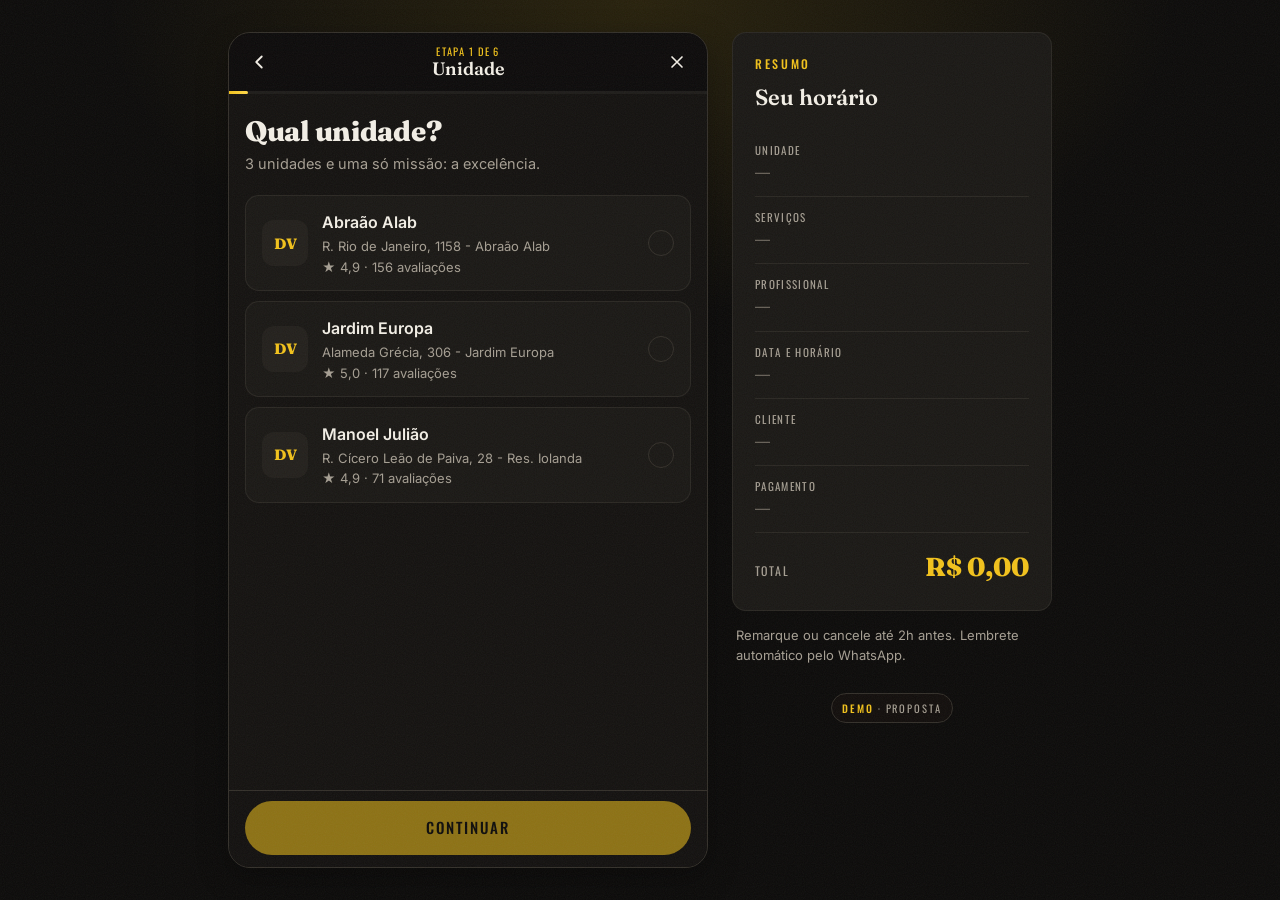
==== agendar.html @ e48e5ce6 "feat(demo): proposta, site, agendamento e painel da Don Vintage Demo estática para proposta comercia" ====
<!doctype html>
<html lang="pt-BR">
<head>
  <meta charset="utf-8">
  <meta name="robots" content="noindex, nofollow">
  <meta name="viewport" content="width=device-width, initial-scale=1, viewport-fit=cover">
  <meta name="theme-color" content="#0c0b0a">
  <title>Agendar · Don Vintage Barbearia</title>
  <link rel="stylesheet" href="assets/css/base.css?v=4">
  <link rel="stylesheet" href="assets/css/agendar.css?v=4">
</head>
<body class="grain">
  <div class="stage">
    <main class="app" id="app" aria-live="polite">
      <header class="app-head">
        <div class="app-bar">
          <button class="icon-btn" id="backBtn" aria-label="Voltar">
            <svg width="22" height="22" viewBox="0 0 24 24" fill="none" stroke="currentColor" stroke-width="2" stroke-linecap="round" stroke-linejoin="round" aria-hidden="true"><path d="M15 18l-6-6 6-6"/></svg>
          </button>
          <div class="app-title">
            <span class="label" id="stepCount"></span>
            <b id="stepTitle">Agendar</b>
          </div>
          <a class="icon-btn" href="site.html" aria-label="Fechar e voltar ao site">
            <svg width="20" height="20" viewBox="0 0 24 24" fill="none" stroke="currentColor" stroke-width="2" stroke-linecap="round" aria-hidden="true"><path d="M6 6l12 12M18 6L6 18"/></svg>
          </a>
        </div>
        <div class="progress" aria-hidden="true"><i id="progressBar"></i></div>
      </header>

      <section class="app-body" id="body"></section>

      <footer class="app-foot" id="foot">
        <div class="foot-sum" id="footSum"></div>
        <button class="btn btn-primary btn-block" id="nextBtn">Continuar</button>
      </footer>

      <div class="overlay" id="overlay" hidden>
        <div class="spinner" aria-hidden="true"></div>
        <p id="overlayText">Confirmando…</p>
      </div>
    </main>

    <aside class="side" id="side" aria-label="Resumo do agendamento"></aside>
  </div>

  <div class="toast" id="toast" role="status"></div>

  <script src="assets/js/data.js?v=4"></script>
  <script src="assets/js/agendar.js?v=4"></script>
</body>
</html>
---- assets/css/base.css ----
/* Don Vintage — base visual compartilhada (site, agendamento, painel, proposta).
   Paleta da marca (Instagram/Canva da Don Vintage): preto + amarelo-ouro + branco,
   com vinho/azul só na faixa do poste de barbeiro.
   Mobile first: estilos base valem para ~360px; breakpoints só adicionam. */

@import url('https://fonts.googleapis.com/css2?family=Fraunces:ital,opsz,wght@0,9..144,400;0,9..144,600;0,9..144,800;1,9..144,400&family=Oswald:wght@400;500;600&family=Inter:wght@400;500;600;700&display=swap');

:root {
  --bg: #0c0b0a;
  --bg-2: #141210;
  --surface: #1a1815;
  --surface-2: #23201c;
  --line: #34302a;
  --line-soft: rgba(233, 220, 196, .08);
  --text: #f3efe6;
  --muted: #a69f93;
  --faint: #6b655c;
  --brass: #f2c21b;
  --brass-2: #ffd84a;
  --brass-ink: #0c0b0a;
  --wine: #9b2c2c;
  --wine-2: #c0453f;
  --ok: #6fae7d;
  --warn: #d9a441;
  --bad: #d0584f;
  --info: #6f9fc9;

  --f-display: 'Fraunces', Georgia, serif;
  --f-label: 'Oswald', 'Arial Narrow', sans-serif;
  --f-body: 'Inter', system-ui, -apple-system, sans-serif;

  --r-sm: 8px;
  --r: 14px;
  --r-lg: 22px;
  --shadow: 0 10px 30px rgba(0, 0, 0, .35);
  --gutter: 16px;
  --max: 1160px;
  --safe-bottom: env(safe-area-inset-bottom, 0px);
}

*, *::before, *::after { box-sizing: border-box; }
html { -webkit-text-size-adjust: 100%; scroll-behavior: smooth; }
body {
  margin: 0;
  background: var(--bg);
  color: var(--text);
  font: 400 15px/1.55 var(--f-body);
  -webkit-font-smoothing: antialiased;
  overflow-x: hidden;
}
img { max-width: 100%; display: block; }
a { color: inherit; }
button, input, select, textarea { font: inherit; color: inherit; }
button { cursor: pointer; }
:focus-visible { outline: 2px solid var(--brass); outline-offset: 2px; }

/* Grão de papel antigo sobre tudo — sutil o bastante para não atrapalhar leitura. */
.grain::before {
  content: '';
  position: fixed; inset: 0;
  pointer-events: none; z-index: 999;
  opacity: .06;
  background-image: url("data:image/svg+xml,%3Csvg xmlns='http://www.w3.org/2000/svg' width='160' height='160'%3E%3Cfilter id='n'%3E%3CfeTurbulence type='fractalNoise' baseFrequency='.9' numOctaves='3' stitchTiles='stitch'/%3E%3C/filter%3E%3Crect width='100%25' height='100%25' filter='url(%23n)'/%3E%3C/svg%3E");
}

.wrap { width: 100%; max-width: var(--max); margin: 0 auto; padding: 0 var(--gutter); }

/* Tipografia */
.display { font-family: var(--f-display); font-weight: 800; letter-spacing: -.01em; line-height: 1.05; }
.eyebrow {
  font-family: var(--f-label); font-weight: 500;
  text-transform: uppercase; letter-spacing: .22em; font-size: 12px;
  color: var(--brass);
}
.label { font-family: var(--f-label); text-transform: uppercase; letter-spacing: .12em; font-size: 12px; color: var(--muted); }
.muted { color: var(--muted); }
.brass { color: var(--brass); }
h1, h2, h3 { margin: 0; }
p { margin: 0; }

/* Ornamento de divisória */
.ornament { display: flex; align-items: center; gap: 12px; color: var(--brass); }
.ornament::before, .ornament::after { content: ''; flex: 1; height: 1px; background: linear-gradient(90deg, transparent, var(--brass) 50%, transparent); opacity: .5; }

/* Botões */
.btn {
  display: inline-flex; align-items: center; justify-content: center; gap: 8px;
  min-height: 48px; padding: 0 22px;
  border-radius: 999px; border: 1px solid transparent;
  font-family: var(--f-label); font-weight: 500; letter-spacing: .14em; text-transform: uppercase; font-size: 14px;
  text-decoration: none; transition: transform .15s, background .15s, border-color .15s, opacity .15s;
  -webkit-tap-highlight-color: transparent;
}
.btn:active { transform: scale(.97); }
.btn-primary { background: var(--brass); color: var(--brass-ink); }
.btn-primary:hover { background: var(--brass-2); }
.btn-ghost { background: transparent; border-color: var(--line); color: var(--text); }
.btn-ghost:hover { border-color: var(--brass); }
.btn-wine { background: var(--wine); color: #fff; }
.btn-block { width: 100%; }
.btn[disabled] { opacity: .4; pointer-events: none; }

/* Cartões e chips */
.card { background: var(--surface); border: 1px solid var(--line-soft); border-radius: var(--r); }
.chip {
  display: inline-flex; align-items: center; gap: 6px;
  padding: 4px 10px; border-radius: 999px; font-size: 12px; font-weight: 500;
  background: var(--surface-2); color: var(--muted); border: 1px solid var(--line-soft);
}
.chip.ok { color: var(--ok); background: rgba(111, 174, 125, .12); }
.chip.warn { color: var(--warn); background: rgba(217, 164, 65, .12); }
.chip.bad { color: var(--bad); background: rgba(208, 88, 79, .12); }
.chip.info { color: var(--info); background: rgba(111, 159, 201, .12); }
.chip.brass { color: var(--brass); background: rgba(242, 194, 27, .12); }

/* Avatar com iniciais (sem depender de fotos externas) */
.avatar {
  --s: 44px;
  width: var(--s); height: var(--s); flex: none;
  border-radius: 50%;
  display: grid; place-items: center;
  font-family: var(--f-display); font-weight: 600; font-size: calc(var(--s) * .38);
  color: var(--brass-ink);
  background: linear-gradient(135deg, var(--brass-2), var(--brass));
  overflow: hidden;
}
.avatar img { width: 100%; height: 100%; object-fit: cover; }

/* Logo tipográfico */
.logo { display: inline-flex; align-items: center; gap: 10px; text-decoration: none; }
/* O selo usa o bigode do logo oficial (recortado de assets/img/logo-original.jpg).
   O texto "DV" continua no HTML para leitores de tela e some só visualmente. */
.logo-mark {
  width: 40px; height: 40px; border-radius: 50%; flex: none;
  border: 1.5px solid var(--brass);
  background: #000 url('../img/bigode.png') center / 74% auto no-repeat;
  color: transparent; font-size: 0; overflow: hidden;
}
.logo-text { display: flex; flex-direction: column; line-height: 1; }
/* Logo oficial usa caixa-alta condensada; Oswald é o mais próximo no Google Fonts. */
.logo-text b { font-family: var(--f-label); font-weight: 600; font-size: 19px; letter-spacing: .08em; text-transform: uppercase; }
.logo-full { display: block; width: min(280px, 72vw); height: auto; }
.logo-text small { font-family: var(--f-label); font-size: 9.5px; letter-spacing: .32em; color: var(--brass); text-transform: uppercase; margin-top: 3px; }

/* Faixa do poste de barbeiro */
.pole { height: 6px; background: repeating-linear-gradient(-45deg, var(--wine) 0 10px, var(--text) 10px 20px, #2b4a73 20px 30px, var(--text) 30px 40px); opacity: .85; }

/* Formulários */
.field { display: flex; flex-direction: column; gap: 6px; }
.input {
  min-height: 50px; padding: 0 14px;
  background: var(--bg-2); border: 1px solid var(--line); border-radius: var(--r-sm);
  font-size: 16px; /* 16px evita zoom automático no iOS */
}
.input:focus { border-color: var(--brass); outline: none; }

/* Selo "demonstração" — deixa claro que é protótipo de proposta */
.demo-badge {
  position: fixed; left: 12px; bottom: calc(12px + var(--safe-bottom)); z-index: 60;
  font-family: var(--f-label); font-size: 10.5px; letter-spacing: .18em; text-transform: uppercase;
  padding: 6px 10px; border-radius: 999px;
  background: rgba(20, 16, 13, .85); border: 1px solid var(--line); color: var(--muted);
  text-decoration: none; backdrop-filter: blur(6px);
}
.demo-badge b { color: var(--brass); font-weight: 500; }

.sr-only { position: absolute; width: 1px; height: 1px; overflow: hidden; clip: rect(0 0 0 0); white-space: nowrap; }

@media (prefers-reduced-motion: reduce) {
  *, *::before, *::after { animation-duration: .001ms !important; transition-duration: .001ms !important; scroll-behavior: auto !important; }
}
---- assets/css/agendar.css ----
/* Fluxo de agendamento estilo app nativo. Mobile first (375px, uso com polegar).
   Cores só via tokens de base.css; translúcidos derivados com color-mix. */

:root {
  --glass: color-mix(in srgb, var(--bg) 80%, transparent);
  --glass-strong: color-mix(in srgb, var(--bg-2) 94%, transparent);
  --brass-soft: color-mix(in srgb, var(--brass) 12%, transparent);
  --brass-line: color-mix(in srgb, var(--brass) 45%, transparent);
  --ok-soft: color-mix(in srgb, var(--ok) 14%, transparent);
  --bad-soft: color-mix(in srgb, var(--bad) 14%, transparent);
  --safe-top: env(safe-area-inset-top, 0px);
  --ease: cubic-bezier(.2, .8, .2, 1);
}

html, body { height: 100%; }
body { overscroll-behavior: none; }

/* ---------- Casca ---------- */
.stage { min-height: 100dvh; }
.app {
  position: fixed; inset: 0; display: flex; flex-direction: column;
  height: 100dvh; background: var(--bg); overflow: hidden;
}
.side { display: none; }

@media (min-width: 960px) {
  body { background: radial-gradient(ellipse 60% 50% at 50% 0%, var(--brass-soft), transparent 70%), var(--bg); }
  .stage { display: grid; grid-template-columns: 480px 320px; gap: 24px; justify-content: center; align-items: start; padding: 32px; }
  .app {
    position: relative; inset: auto; height: min(860px, calc(100dvh - 64px));
    border: 1px solid var(--line); border-radius: var(--r-lg); box-shadow: var(--shadow); background: var(--bg-2);
  }
  .side { display: block; position: sticky; top: 32px; }
}

/* Cabeçalho */
.app-head { flex: none; padding-top: var(--safe-top); background: var(--glass); backdrop-filter: blur(10px); -webkit-backdrop-filter: blur(10px); z-index: 2; }
.app-bar { display: flex; align-items: center; gap: 4px; height: 58px; padding: 0 6px; }
.icon-btn {
  width: 48px; height: 48px; display: grid; place-items: center; flex: none;
  border: 0; background: transparent; color: var(--text); border-radius: 50%; text-decoration: none;
  -webkit-tap-highlight-color: transparent;
}
.icon-btn:active { background: var(--surface-2); }
.app-title { flex: 1; text-align: center; display: flex; flex-direction: column; line-height: 1.2; min-width: 0; }
.app-title .label { font-size: 10.5px; color: var(--brass); }
.app-title b { font-family: var(--f-display); font-weight: 600; font-size: 18px; white-space: nowrap; overflow: hidden; text-overflow: ellipsis; }
.progress { height: 3px; background: var(--line-soft); }
.progress i { display: block; height: 100%; width: 0; background: linear-gradient(90deg, var(--brass), var(--brass-2)); transition: width .45s var(--ease); border-radius: 0 3px 3px 0; }

/* Corpo rolável */
.app-body {
  flex: 1; overflow-y: auto; overflow-x: hidden; overscroll-behavior: contain;
  -webkit-overflow-scrolling: touch; padding: 22px var(--gutter) 28px;
}
.step { animation: inFwd .34s var(--ease) both; }
.step.back { animation-name: inBack; }
@keyframes inFwd { from { opacity: 0; transform: translateX(22px); } to { opacity: 1; transform: none; } }
@keyframes inBack { from { opacity: 0; transform: translateX(-22px); } to { opacity: 1; transform: none; } }

.h-step { font-family: var(--f-display); font-weight: 800; font-size: 28px; line-height: 1.1; letter-spacing: -.01em; }
.sub { color: var(--muted); margin: 6px 0 20px; font-size: 14.5px; }
.grp-label { margin: 22px 0 10px; display: flex; align-items: center; gap: 10px; }
.grp-label::after { content: ''; flex: 1; height: 1px; background: var(--line-soft); }
.grp-label:first-of-type { margin-top: 4px; }
.banner { display: flex; align-items: center; gap: 12px; padding: 12px 14px; border-radius: var(--r); background: var(--brass-soft); border: 1px solid var(--brass-line); margin-bottom: 16px; font-size: 14px; }
.banner .avatar { --s: 36px; }
.banner button { margin-left: auto; background: none; border: 0; color: var(--brass); font-family: var(--f-label); letter-spacing: .1em; text-transform: uppercase; font-size: 12px; min-height: 44px; padding: 0 4px; }

/* Opção selecionável (linha) */
.opts { display: flex; flex-direction: column; gap: 10px; }
.opt {
  width: 100%; display: flex; align-items: center; gap: 14px; text-align: left;
  min-height: 68px; padding: 14px 16px; border-radius: var(--r);
  background: var(--surface); border: 1px solid var(--line-soft); color: var(--text);
  transition: border-color .18s, background .18s, transform .12s; -webkit-tap-highlight-color: transparent;
}
.opt:active { transform: scale(.985); }
.opt.on { border-color: var(--brass); background: linear-gradient(180deg, var(--brass-soft), var(--surface)); }
.opt[disabled] { opacity: .42; }
.opt-main { flex: 1; min-width: 0; display: flex; flex-direction: column; gap: 3px; }
.opt-main b { font-weight: 600; font-size: 16px; }
.opt-main small { color: var(--muted); font-size: 13px; line-height: 1.35; }
.opt-side { text-align: right; display: flex; flex-direction: column; align-items: flex-end; gap: 3px; flex: none; }
.opt-side b { font-family: var(--f-display); font-weight: 800; font-size: 17px; color: var(--brass); white-space: nowrap; }
.opt-side small { color: var(--muted); font-size: 12.5px; white-space: nowrap; }
.check {
  width: 26px; height: 26px; border-radius: 50%; flex: none; border: 1.5px solid var(--line);
  display: grid; place-items: center; transition: background .18s, border-color .18s;
}
.check.sq { border-radius: 8px; }
.opt.on .check { background: var(--brass); border-color: var(--brass); }
.check svg { opacity: 0; transform: scale(.5); transition: opacity .18s, transform .18s var(--ease); color: var(--brass-ink); }
.opt.on .check svg { opacity: 1; transform: none; }
.opt .avatar { --s: 52px; }
.opt .pin { width: 46px; height: 46px; border-radius: 12px; flex: none; display: grid; place-items: center; background: var(--surface-2); color: var(--brass); font-family: var(--f-display); font-weight: 800; }
.opt.on .pin { background: var(--brass); color: var(--brass-ink); }
.any-ic { width: 52px; height: 52px; border-radius: 50%; flex: none; display: grid; place-items: center; border: 1.5px dashed var(--brass-line); color: var(--brass); }
.note { color: var(--faint); font-size: 13px; margin-top: 14px; text-align: center; }

/* Datas */
.days {
  display: flex; gap: 8px; overflow-x: auto; scroll-snap-type: x proximity;
  margin: 0 calc(var(--gutter) * -1); padding: 4px var(--gutter) 8px; scrollbar-width: none;
}
.days::-webkit-scrollbar { display: none; }
.day {
  flex: none; width: 62px; min-height: 82px; scroll-snap-align: start;
  display: flex; flex-direction: column; align-items: center; justify-content: center; gap: 2px;
  background: var(--surface); border: 1px solid var(--line-soft); border-radius: var(--r); color: var(--text);
  -webkit-tap-highlight-color: transparent; transition: background .18s, border-color .18s;
}
.day span { font-family: var(--f-label); font-size: 11px; letter-spacing: .12em; text-transform: uppercase; color: var(--muted); }
.day b { font-family: var(--f-display); font-size: 24px; font-weight: 800; line-height: 1.05; }
.day em { font-style: normal; font-size: 10.5px; color: var(--faint); }
.day.on { background: var(--brass); border-color: var(--brass); color: var(--brass-ink); }
.day.on span, .day.on em { color: var(--brass-ink); }
.day[disabled] { opacity: .35; }
.day[disabled] b { text-decoration: line-through; text-decoration-thickness: 1px; }
.day-title { font-family: var(--f-display); font-size: 19px; font-weight: 600; margin: 14px 0 2px; }

.slot-group { margin-top: 18px; }
.slot-group h4 { margin: 0 0 10px; display: flex; align-items: center; justify-content: space-between; }
.slot-group h4 small { font-family: var(--f-body); text-transform: none; letter-spacing: 0; color: var(--faint); }
.slots { display: grid; grid-template-columns: repeat(4, 1fr); gap: 8px; }
.slot {
  min-height: 48px; border-radius: var(--r-sm); background: var(--surface); border: 1px solid var(--line);
  font-size: 15px; font-weight: 600; font-variant-numeric: tabular-nums; color: var(--text);
  -webkit-tap-highlight-color: transparent; transition: background .15s, border-color .15s, transform .1s;
}
.slot:active { transform: scale(.95); }
.slot.on { background: var(--brass); border-color: var(--brass); color: var(--brass-ink); }
.empty { text-align: center; padding: 28px 12px; color: var(--muted); border: 1px dashed var(--line); border-radius: var(--r); margin-top: 18px; }
.empty b { display: block; font-family: var(--f-display); font-size: 18px; color: var(--text); margin-bottom: 4px; }

/* Formulário */
.form { display: flex; flex-direction: column; gap: 16px; }
.field .label { font-size: 11.5px; }
.input { width: 100%; }
.input.bad { border-color: var(--bad); }
.err { color: var(--bad); font-size: 13px; min-height: 0; }
.toggle {
  display: flex; align-items: center; gap: 14px; min-height: 60px; padding: 12px 16px;
  background: var(--surface); border: 1px solid var(--line-soft); border-radius: var(--r); cursor: pointer;
  -webkit-tap-highlight-color: transparent;
}
.toggle input { position: absolute; opacity: 0; pointer-events: none; }
.toggle .tg-main { flex: 1; display: flex; flex-direction: column; gap: 2px; }
.toggle .tg-main small { color: var(--muted); font-size: 13px; }
.sw { width: 50px; height: 30px; border-radius: 99px; background: var(--line); position: relative; flex: none; transition: background .2s; }
.sw::after { content: ''; position: absolute; top: 3px; left: 3px; width: 24px; height: 24px; border-radius: 50%; background: var(--text); transition: transform .22s var(--ease); }
.toggle input:checked + .sw { background: var(--brass); }
.toggle input:checked + .sw::after { transform: translateX(20px); background: var(--brass-ink); }
.toggle input:focus-visible + .sw { outline: 2px solid var(--brass); outline-offset: 2px; }
.chips-sel { display: flex; flex-wrap: wrap; gap: 8px; }
.chip-btn {
  min-height: 44px; padding: 0 16px; border-radius: 999px; border: 1px solid var(--line);
  background: var(--surface); color: var(--text); font-size: 14px;
}
.chip-btn.on { border-color: var(--brass); background: var(--brass-soft); color: var(--brass); }
.cats { gap: 8px; padding-top: 2px; }
.cats .chip-btn { flex: none; white-space: nowrap; }
.privacy { color: var(--faint); font-size: 12.5px; text-align: center; }

/* Pagamento */
.total-row { display: flex; justify-content: space-between; align-items: baseline; padding: 16px; border-radius: var(--r); background: var(--surface); border: 1px solid var(--line-soft); margin-bottom: 16px; }
.total-row b { font-family: var(--f-display); font-size: 28px; font-weight: 800; color: var(--brass); }
.pay-ic { width: 46px; height: 46px; border-radius: 12px; flex: none; display: grid; place-items: center; background: var(--surface-2); color: var(--brass); }
.opt.on .pay-ic { background: var(--brass); color: var(--brass-ink); }
.pix { margin-top: 14px; padding: 18px; border-radius: var(--r); background: var(--surface); border: 1px solid var(--brass-line); display: flex; flex-direction: column; align-items: center; gap: 14px; animation: inFwd .3s var(--ease) both; }
.qr { position: relative; width: 196px; padding: 12px; background: var(--text); border-radius: 12px; }
.qr svg { display: block; width: 100%; height: auto; }
.qr-tag {
  position: absolute; left: 50%; top: 50%; transform: translate(-50%, -50%) rotate(-12deg);
  background: var(--brass); color: var(--brass-ink); font-family: var(--f-label); font-size: 11px; letter-spacing: .18em;
  text-transform: uppercase; padding: 4px 10px; border-radius: 4px; box-shadow: var(--shadow); white-space: nowrap;
}
.timer { font-variant-numeric: tabular-nums; color: var(--muted); font-size: 13.5px; }
.timer b { color: var(--text); }
.copy-box { width: 100%; display: flex; gap: 8px; }
.copy-box code {
  flex: 1; min-width: 0; padding: 0 12px; min-height: 48px; display: flex; align-items: center;
  background: var(--bg-2); border: 1px dashed var(--line); border-radius: var(--r-sm);
  font-size: 12px; color: var(--muted); white-space: nowrap; overflow: hidden; text-overflow: ellipsis;
}
.copy-box .btn { padding: 0 16px; flex: none; }
.asaas { display: flex; align-items: center; gap: 6px; color: var(--faint); font-size: 12px; }

/* Cartão (plano recorrente) */
.cc {
  position: relative; aspect-ratio: 1.586; width: 100%; max-width: 340px; margin: 0 auto 18px; border-radius: 16px; padding: 18px;
  background: linear-gradient(135deg, var(--surface-2), var(--bg) 70%); border: 1px solid var(--brass-line);
  display: flex; flex-direction: column; justify-content: space-between; overflow: hidden; box-shadow: var(--shadow);
}
.cc::before { content: ''; position: absolute; right: -40px; top: -40px; width: 180px; height: 180px; border-radius: 50%; border: 1px solid var(--brass-line); }
.cc-chip { width: 40px; height: 30px; border-radius: 6px; background: linear-gradient(135deg, var(--brass-2), var(--brass)); }
.cc-num { font-size: 19px; letter-spacing: .12em; font-variant-numeric: tabular-nums; }
.cc-row { display: flex; justify-content: space-between; font-size: 12px; text-transform: uppercase; letter-spacing: .1em; color: var(--muted); }
.cc-row b { color: var(--text); font-weight: 500; }
.grid2 { display: grid; grid-template-columns: 1fr 1fr; gap: 12px; }
.link-btn { background: none; border: 0; color: var(--brass); font-size: 14px; text-decoration: underline; text-underline-offset: 3px; min-height: 44px; }

/* Sucesso */
.success { text-align: center; }
.seal { width: 96px; height: 96px; margin: 6px auto 16px; color: var(--brass); }
.seal circle { stroke-dasharray: 290; stroke-dashoffset: 290; animation: draw .7s var(--ease) .1s forwards; }
.seal path { stroke-dasharray: 60; stroke-dashoffset: 60; animation: draw .45s var(--ease) .65s forwards; }
.seal.cancel { color: var(--bad); }
@keyframes draw { to { stroke-dashoffset: 0; } }
.success .h-step { font-size: 30px; }
.ticket {
  position: relative; margin: 22px 0 16px; text-align: left; border-radius: var(--r);
  background: var(--surface); border: 1px solid var(--line-soft);
  animation: rise .5s var(--ease) .35s both;
}
@keyframes rise { from { opacity: 0; transform: translateY(16px); } to { opacity: 1; transform: none; } }
.ticket-top { padding: 18px; display: flex; flex-direction: column; gap: 4px; }
.ticket-top .when { font-family: var(--f-display); font-size: 24px; font-weight: 800; line-height: 1.15; }
.ticket-top .hour { font-size: 17px; color: var(--brass); font-weight: 600; font-variant-numeric: tabular-nums; }
.perf { position: relative; height: 1px; margin: 0 14px; border-top: 2px dashed var(--line); }
.perf::before, .perf::after { content: ''; position: absolute; top: -12px; width: 22px; height: 22px; border-radius: 50%; background: var(--bg); }
.perf::before { left: -26px; } .perf::after { right: -26px; }
@media (min-width: 960px) { .perf::before, .perf::after { background: var(--bg-2); } }
.ticket-list { list-style: none; margin: 0; padding: 14px 18px 18px; display: flex; flex-direction: column; gap: 10px; font-size: 14.5px; }
.ticket-list li { display: flex; justify-content: space-between; gap: 12px; }
.ticket-list li span:first-child { color: var(--muted); }
.ticket-list li b { font-weight: 600; text-align: right; }
.ticket-list .tot { padding-top: 10px; border-top: 1px solid var(--line-soft); }
.ticket-list .tot b { font-family: var(--f-display); font-size: 20px; color: var(--brass); }
.code { font-family: var(--f-label); letter-spacing: .2em; color: var(--brass); font-size: 13px; }
.actions { display: flex; flex-direction: column; gap: 10px; }
.actions .row { display: grid; grid-template-columns: 1fr 1fr; gap: 10px; }
.btn-wa { background: var(--ok); color: var(--brass-ink); }
.btn-danger { background: transparent; border-color: var(--bad-soft); color: var(--bad); }
.btn-danger.arm { background: var(--bad); color: var(--text); }
.policy { display: flex; gap: 10px; align-items: flex-start; text-align: left; padding: 14px; border-radius: var(--r); background: var(--surface); border: 1px solid var(--line-soft); font-size: 13.5px; color: var(--muted); margin-top: 6px; }
.policy b { color: var(--text); }
.chips-row { display: flex; gap: 8px; justify-content: center; flex-wrap: wrap; margin-top: 10px; }

/* Cartão de membro */
.member {
  position: relative; margin: 20px auto 18px; max-width: 340px; aspect-ratio: 1.586; border-radius: 18px; padding: 20px; text-align: left;
  background: radial-gradient(circle at 100% 0%, var(--brass-soft), transparent 60%), linear-gradient(135deg, var(--surface-2), var(--bg));
  border: 1px solid var(--brass); display: flex; flex-direction: column; justify-content: space-between; overflow: hidden;
  box-shadow: var(--shadow); animation: rise .6s var(--ease) .3s both;
}
.member .m-club { font-family: var(--f-display); font-style: italic; font-size: 26px; color: var(--brass); line-height: 1; }
.member .m-plan { font-family: var(--f-label); letter-spacing: .2em; text-transform: uppercase; font-size: 12px; color: var(--muted); }
.member .m-name { font-family: var(--f-display); font-weight: 600; font-size: 20px; }
.member .m-row { display: flex; justify-content: space-between; font-size: 11.5px; color: var(--muted); text-transform: uppercase; letter-spacing: .1em; }
.member .m-row b { display: block; color: var(--text); font-weight: 500; letter-spacing: .04em; font-size: 13px; }
.member .pole { position: absolute; left: 0; right: 0; bottom: 0; height: 5px; }

/* Plano (resumo) */
.plan-hero { padding: 22px 18px; border-radius: var(--r-lg); border: 1px solid var(--brass); background: linear-gradient(180deg, var(--brass-soft), var(--surface) 60%); display: flex; flex-direction: column; gap: 12px; }
.plan-hero .price { display: flex; align-items: baseline; gap: 6px; }
.plan-hero .price b { font-family: var(--f-display); font-size: 44px; font-weight: 800; line-height: 1; }
.plan-hero .price span { color: var(--muted); }
.plan-hero h2 { font-family: var(--f-display); font-size: 28px; font-weight: 600; }
.perks { list-style: none; margin: 0; padding: 0; display: flex; flex-direction: column; gap: 9px; }
.perks li { display: flex; gap: 10px; font-size: 15px; }
.perks li::before { content: '✦'; color: var(--brass); font-size: 11px; margin-top: 4px; }
.how-bill { display: flex; flex-direction: column; gap: 10px; margin-top: 18px; }
.how-bill div { display: flex; gap: 12px; align-items: flex-start; font-size: 14px; color: var(--muted); }
.how-bill i { font-style: normal; width: 26px; height: 26px; border-radius: 50%; border: 1px solid var(--brass-line); color: var(--brass); display: grid; place-items: center; font-size: 12px; flex: none; }

/* Rodapé fixo com botão principal */
.app-foot {
  flex: none; z-index: 2; padding: 10px var(--gutter) calc(12px + var(--safe-bottom));
  background: var(--glass-strong); border-top: 1px solid var(--line);
  backdrop-filter: blur(10px); -webkit-backdrop-filter: blur(10px);
  transition: transform .3s var(--ease);
}
.app-foot.gone { display: none; }
.foot-sum { display: flex; justify-content: space-between; align-items: baseline; gap: 10px; font-size: 13.5px; color: var(--muted); min-height: 0; }
.foot-sum:not(:empty) { margin-bottom: 8px; }
.foot-sum b { color: var(--text); font-weight: 600; }
.foot-sum .t { font-family: var(--f-display); font-weight: 800; font-size: 18px; color: var(--brass); }
.app-foot .btn { min-height: 54px; font-size: 15px; }
.app-foot .btn.shake { animation: shake .35s; }
@keyframes shake { 25% { transform: translateX(-6px); } 50% { transform: translateX(5px); } 75% { transform: translateX(-3px); } }

/* Processando */
.overlay {
  position: absolute; inset: 0; z-index: 10; display: flex; flex-direction: column; align-items: center; justify-content: center; gap: 16px;
  background: var(--glass); backdrop-filter: blur(6px); -webkit-backdrop-filter: blur(6px); color: var(--muted);
}
.overlay[hidden] { display: none; }
.spinner { width: 46px; height: 46px; border-radius: 50%; border: 3px solid var(--line); border-top-color: var(--brass); animation: spin .8s linear infinite; }
@keyframes spin { to { transform: rotate(360deg); } }

.toast {
  position: fixed; left: 50%; bottom: calc(110px + var(--safe-bottom)); transform: translate(-50%, 20px); z-index: 80;
  background: var(--text); color: var(--bg); padding: 12px 18px; border-radius: 999px; font-size: 14px; font-weight: 500;
  opacity: 0; pointer-events: none; transition: opacity .2s, transform .25s var(--ease); max-width: calc(100% - 32px); text-align: center;
}
.toast.show { opacity: 1; transform: translate(-50%, 0); }

/* Selo da demo dentro do fluxo (não fixo, para não cobrir o botão principal) */
.demo-badge.inline { position: static; display: table; margin: 28px auto 0; }

/* Resumo lateral (desktop) */
.side-card { padding: 22px; }
.side-card h3 { font-family: var(--f-display); font-weight: 600; font-size: 22px; margin: 6px 0 16px; }
.side-list { list-style: none; margin: 0; padding: 0; display: flex; flex-direction: column; }
.side-list li { display: flex; flex-direction: column; gap: 2px; padding: 12px 0; border-bottom: 1px solid var(--line-soft); }
.side-list li span { font-size: 11px; }
.side-list li b { font-weight: 500; }
.side-list li.nil b { color: var(--faint); font-weight: 400; }
.side-tot { display: flex; justify-content: space-between; align-items: baseline; padding-top: 14px; }
.side-tot b { font-family: var(--f-display); font-size: 26px; font-weight: 800; color: var(--brass); }
.side-help { margin-top: 14px; font-size: 13px; color: var(--muted); padding: 0 4px; }
.step.still { animation: none; }
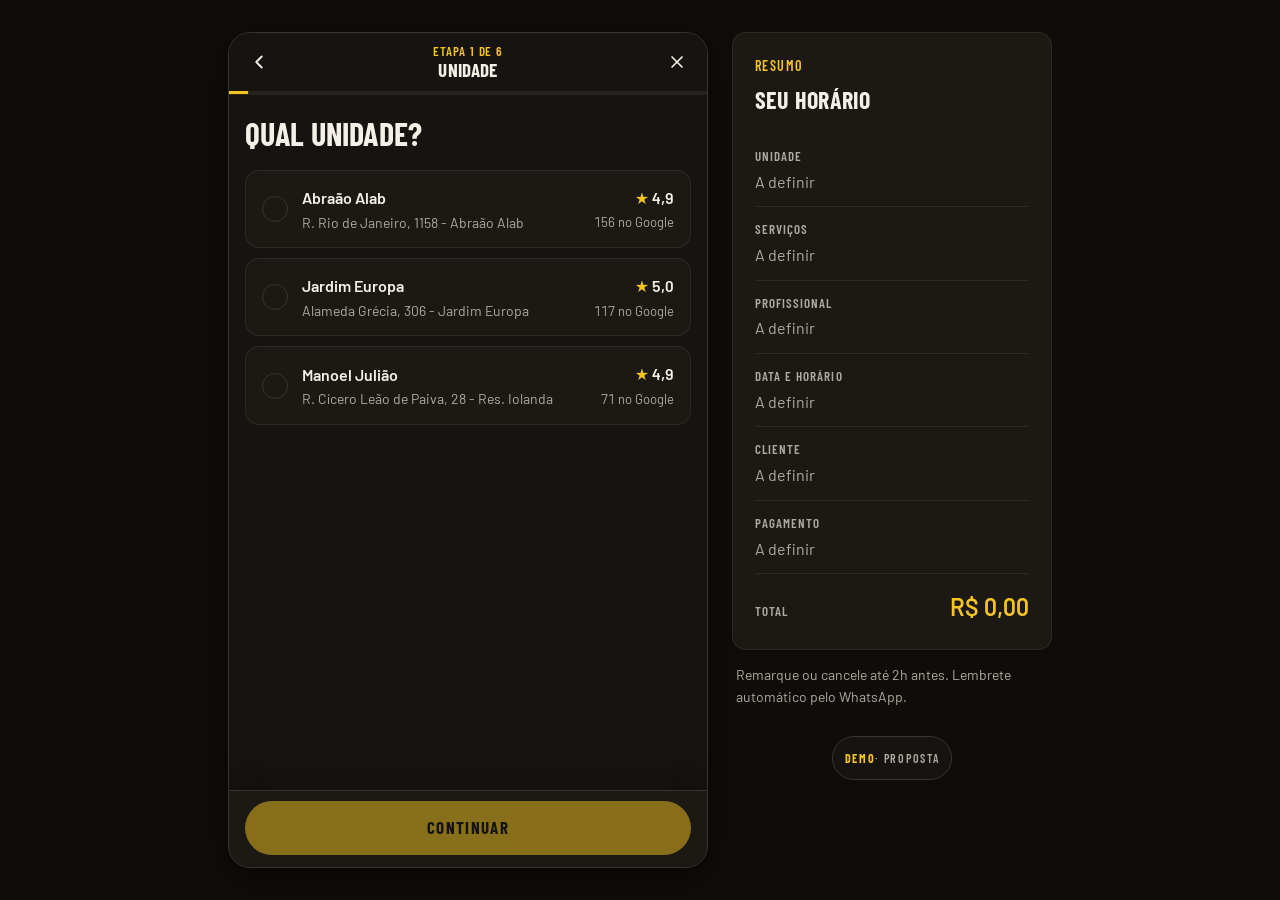
==== commit 9a9f4bd6: "feat(demo): polimento final com impeccable e mensalidade por unidade - Mensalidade passa a R$ 278,99" ====
--- a/agendar.html
+++ b/agendar.html
@@ -4,14 +4,14 @@
   <meta charset="utf-8">
   <meta name="robots" content="noindex, nofollow">
   <meta name="viewport" content="width=device-width, initial-scale=1, viewport-fit=cover">
-  <meta name="theme-color" content="#0c0b0a">
+  <meta name="theme-color" content="#0f0d0b">
   <title>Agendar · Don Vintage Barbearia</title>
-  <link rel="stylesheet" href="assets/css/base.css?v=4">
-  <link rel="stylesheet" href="assets/css/agendar.css?v=4">
+  <link rel="stylesheet" href="assets/css/base.css?v=11">
+  <link rel="stylesheet" href="assets/css/agendar.css?v=11">
 </head>
-<body class="grain">
+<body>
   <div class="stage">
-    <main class="app" id="app" aria-live="polite">
+    <main class="app" id="app">
       <header class="app-head">
         <div class="app-bar">
           <button class="icon-btn" id="backBtn" aria-label="Voltar">
@@ -31,14 +31,9 @@
       <section class="app-body" id="body"></section>
 
       <footer class="app-foot" id="foot">
-        <div class="foot-sum" id="footSum"></div>
+        <div class="foot-sum" id="footSum" aria-live="polite"></div>
         <button class="btn btn-primary btn-block" id="nextBtn">Continuar</button>
       </footer>
-
-      <div class="overlay" id="overlay" hidden>
-        <div class="spinner" aria-hidden="true"></div>
-        <p id="overlayText">Confirmando…</p>
-      </div>
     </main>
 
     <aside class="side" id="side" aria-label="Resumo do agendamento"></aside>
@@ -46,7 +41,8 @@
 
   <div class="toast" id="toast" role="status"></div>
 
-  <script src="assets/js/data.js?v=4"></script>
-  <script src="assets/js/agendar.js?v=4"></script>
+  <script src="assets/js/data.js?v=11"></script>
+  <script src="assets/js/motion.js?v=11"></script>
+  <script src="assets/js/agendar.js?v=11"></script>
 </body>
 </html>
--- a/assets/css/base.css
+++ b/assets/css/base.css
@@ -1,38 +1,52 @@
-/* Don Vintage — base visual compartilhada (site, agendamento, painel, proposta).
-   Paleta da marca (Instagram/Canva da Don Vintage): preto + amarelo-ouro + branco,
-   com vinho/azul só na faixa do poste de barbeiro.
-   Mobile first: estilos base valem para ~360px; breakpoints só adicionam. */
-
-@import url('https://fonts.googleapis.com/css2?family=Fraunces:ital,opsz,wght@0,9..144,400;0,9..144,600;0,9..144,800;1,9..144,400&family=Oswald:wght@400;500;600&family=Inter:wght@400;500;600;700&display=swap');
+/* Don Vintage: base visual compartilhada (site, agendamento, painel, proposta).
+   Paleta da marca (Instagram/Canva da Don Vintage): preto, amarelo-ouro e branco envelhecido,
+   com vinho/azul só na faixa do poste de barbeiro. Neutros puxados para o âmbar (h≈75) para
+   não parecer cinza de template. Mobile first: base vale para ~360px; breakpoints só adicionam. */
+
+/* Barlow Condensed é a condensada mais próxima do letreiro do logo oficial (estilo DIN de placa);
+   Barlow no corpo mantém a mesma família. Trocar a fonte aqui troca em todas as telas. */
+@import url('https://fonts.googleapis.com/css2?family=Barlow+Condensed:ital,wght@0,500;0,600;0,700;0,800;1,600;1,700&family=Barlow:wght@400;500;600&display=swap');
 
 :root {
-  --bg: #0c0b0a;
-  --bg-2: #141210;
-  --surface: #1a1815;
-  --surface-2: #23201c;
-  --line: #34302a;
-  --line-soft: rgba(233, 220, 196, .08);
-  --text: #f3efe6;
-  --muted: #a69f93;
-  --faint: #6b655c;
-  --brass: #f2c21b;
-  --brass-2: #ffd84a;
-  --brass-ink: #0c0b0a;
-  --wine: #9b2c2c;
-  --wine-2: #c0453f;
-  --ok: #6fae7d;
-  --warn: #d9a441;
-  --bad: #d0584f;
-  --info: #6f9fc9;
-
-  --f-display: 'Fraunces', Georgia, serif;
-  --f-label: 'Oswald', 'Arial Narrow', sans-serif;
-  --f-body: 'Inter', system-ui, -apple-system, sans-serif;
+  --bg: oklch(0.16 0.006 75);
+  --bg-2: oklch(0.19 0.007 75);
+  --surface: oklch(0.215 0.008 75);
+  --surface-2: oklch(0.255 0.009 75);
+  --line: oklch(0.33 0.01 75);
+  --line-soft: oklch(0.93 0.02 85 / 0.08);
+  --text: oklch(0.955 0.012 85);
+  --muted: oklch(0.74 0.014 80);
+  --faint: oklch(0.54 0.012 80);
+  --brass: oklch(0.84 0.165 90);
+  --brass-2: oklch(0.9 0.14 93);
+  --brass-ink: oklch(0.17 0.01 75);
+  --wine: oklch(0.45 0.13 25);
+  --wine-2: oklch(0.58 0.15 27);
+  --pole-blue: oklch(0.42 0.08 255);
+  --ok: oklch(0.72 0.1 150);
+  --warn: oklch(0.78 0.13 75);
+  --bad: oklch(0.65 0.16 27);
+  --info: oklch(0.7 0.08 245);
+
+  --f-display: 'Barlow Condensed', 'Arial Narrow', sans-serif;
+  --f-label: 'Barlow Condensed', 'Arial Narrow', sans-serif;
+  --f-body: 'Barlow', system-ui, -apple-system, sans-serif;
+
+  /* Movimento: curvas exponenciais de desaceleração; nada de bounce/elastic.
+     d-1 resposta de toque, d-2 mudança de estado, d-3 painéis/folhas, d-4 entradas. */
+  --ease-out: cubic-bezier(0.25, 1, 0.5, 1);
+  --ease-out-expo: cubic-bezier(0.16, 1, 0.3, 1);
+  --ease-in: cubic-bezier(0.7, 0, 0.84, 0);
+  --ease-in-out: cubic-bezier(0.65, 0, 0.35, 1);
+  --d-1: 120ms;
+  --d-2: 220ms;
+  --d-3: 360ms;
+  --d-4: 680ms;
 
   --r-sm: 8px;
   --r: 14px;
   --r-lg: 22px;
-  --shadow: 0 10px 30px rgba(0, 0, 0, .35);
+  --shadow: 0 10px 30px oklch(0.1 0.01 75 / 0.45);
   --gutter: 16px;
   --max: 1160px;
   --safe-bottom: env(safe-area-inset-bottom, 0px);
@@ -44,7 +58,8 @@
   margin: 0;
   background: var(--bg);
   color: var(--text);
-  font: 400 15px/1.55 var(--f-body);
+  /* +0.05 de entrelinha: texto claro em fundo escuro pesa menos e precisa respirar */
+  font: 400 16px/1.6 var(--f-body);
   -webkit-font-smoothing: antialiased;
   overflow-x: hidden;
 }
@@ -52,120 +67,150 @@
 a { color: inherit; }
 button, input, select, textarea { font: inherit; color: inherit; }
 button { cursor: pointer; }
-:focus-visible { outline: 2px solid var(--brass); outline-offset: 2px; }
-
-/* Grão de papel antigo sobre tudo — sutil o bastante para não atrapalhar leitura. */
-.grain::before {
-  content: '';
-  position: fixed; inset: 0;
-  pointer-events: none; z-index: 999;
-  opacity: .06;
-  background-image: url("data:image/svg+xml,%3Csvg xmlns='http://www.w3.org/2000/svg' width='160' height='160'%3E%3Cfilter id='n'%3E%3CfeTurbulence type='fractalNoise' baseFrequency='.9' numOctaves='3' stitchTiles='stitch'/%3E%3C/filter%3E%3Crect width='100%25' height='100%25' filter='url(%23n)'/%3E%3C/svg%3E");
-}
+::selection { background: var(--brass); color: var(--brass-ink); }
+:focus-visible { outline: 2px solid var(--brass); outline-offset: 3px; border-radius: 4px; }
 
 .wrap { width: 100%; max-width: var(--max); margin: 0 auto; padding: 0 var(--gutter); }
 
 /* Tipografia */
-.display { font-family: var(--f-display); font-weight: 800; letter-spacing: -.01em; line-height: 1.05; }
+.display { font-family: var(--f-display); font-weight: 700; letter-spacing: -0.005em; line-height: 0.98; text-wrap: balance; }
 .eyebrow {
-  font-family: var(--f-label); font-weight: 500;
-  text-transform: uppercase; letter-spacing: .22em; font-size: 12px;
+  font-family: var(--f-label); font-weight: 600;
+  text-transform: uppercase; letter-spacing: 0.1em; font-size: 14px;
   color: var(--brass);
 }
-.label { font-family: var(--f-label); text-transform: uppercase; letter-spacing: .12em; font-size: 12px; color: var(--muted); }
+.label { font-family: var(--f-label); font-weight: 600; text-transform: uppercase; letter-spacing: 0.08em; font-size: 13px; color: var(--muted); }
 .muted { color: var(--muted); }
 .brass { color: var(--brass); }
 h1, h2, h3 { margin: 0; }
-p { margin: 0; }
+p { margin: 0; text-wrap: pretty; }
 
 /* Ornamento de divisória */
 .ornament { display: flex; align-items: center; gap: 12px; color: var(--brass); }
-.ornament::before, .ornament::after { content: ''; flex: 1; height: 1px; background: linear-gradient(90deg, transparent, var(--brass) 50%, transparent); opacity: .5; }
-
-/* Botões */
+.ornament::before, .ornament::after { content: ''; flex: 1; height: 1px; background: linear-gradient(90deg, transparent, var(--brass) 50%, transparent); opacity: 0.5; }
+
+/* Botões: hover levanta 1px, toque afunda (escala 0.97 em d-1), foco em anel amarelo.
+   .is-loading troca o rótulo por um spinner sem mudar a largura do botão. */
 .btn {
+  position: relative;
   display: inline-flex; align-items: center; justify-content: center; gap: 8px;
-  min-height: 48px; padding: 0 22px;
+  min-height: 50px; padding: 0 24px;
   border-radius: 999px; border: 1px solid transparent;
-  font-family: var(--f-label); font-weight: 500; letter-spacing: .14em; text-transform: uppercase; font-size: 14px;
-  text-decoration: none; transition: transform .15s, background .15s, border-color .15s, opacity .15s;
+  font-family: var(--f-label); font-weight: 700; letter-spacing: 0.08em; text-transform: uppercase; font-size: 16px;
+  text-decoration: none; user-select: none;
+  transition: transform var(--d-1) var(--ease-out), background-color var(--d-2) var(--ease-out),
+    border-color var(--d-2) var(--ease-out), box-shadow var(--d-2) var(--ease-out), opacity var(--d-2) var(--ease-out);
   -webkit-tap-highlight-color: transparent;
 }
-.btn:active { transform: scale(.97); }
+@media (hover: hover) {
+  .btn:hover { transform: translateY(-1px); }
+  .btn-primary:hover { background: var(--brass-2); box-shadow: 0 8px 24px color-mix(in oklch, var(--brass) 28%, transparent); }
+  .btn-ghost:hover { border-color: var(--brass); }
+}
+.btn:active { transform: scale(0.97); transition-duration: 60ms; }
 .btn-primary { background: var(--brass); color: var(--brass-ink); }
-.btn-primary:hover { background: var(--brass-2); }
 .btn-ghost { background: transparent; border-color: var(--line); color: var(--text); }
-.btn-ghost:hover { border-color: var(--brass); }
-.btn-wine { background: var(--wine); color: #fff; }
+.btn-wine { background: var(--wine); color: var(--text); }
 .btn-block { width: 100%; }
-.btn[disabled] { opacity: .4; pointer-events: none; }
+.btn[disabled], .btn[aria-disabled="true"] { opacity: 0.38; pointer-events: none; }
+.btn.is-loading { color: transparent; pointer-events: none; }
+.btn.is-loading::after {
+  content: ''; position: absolute; width: 20px; height: 20px; border-radius: 50%;
+  border: 2px solid var(--brass-ink); border-right-color: transparent;
+  animation: dv-spin 700ms linear infinite;
+}
+.btn-ghost.is-loading::after { border-color: var(--text); border-right-color: transparent; }
 
 /* Cartões e chips */
 .card { background: var(--surface); border: 1px solid var(--line-soft); border-radius: var(--r); }
 .chip {
   display: inline-flex; align-items: center; gap: 6px;
-  padding: 4px 10px; border-radius: 999px; font-size: 12px; font-weight: 500;
+  padding: 4px 10px; border-radius: 999px; font-size: 13px; font-weight: 500;
   background: var(--surface-2); color: var(--muted); border: 1px solid var(--line-soft);
 }
-.chip.ok { color: var(--ok); background: rgba(111, 174, 125, .12); }
-.chip.warn { color: var(--warn); background: rgba(217, 164, 65, .12); }
-.chip.bad { color: var(--bad); background: rgba(208, 88, 79, .12); }
-.chip.info { color: var(--info); background: rgba(111, 159, 201, .12); }
-.chip.brass { color: var(--brass); background: rgba(242, 194, 27, .12); }
-
-/* Avatar com iniciais (sem depender de fotos externas) */
+.chip.ok { color: var(--ok); background: color-mix(in oklch, var(--ok) 14%, transparent); }
+.chip.warn { color: var(--warn); background: color-mix(in oklch, var(--warn) 14%, transparent); }
+.chip.bad { color: var(--bad); background: color-mix(in oklch, var(--bad) 14%, transparent); }
+.chip.info { color: var(--info); background: color-mix(in oklch, var(--info) 14%, transparent); }
+.chip.brass { color: var(--brass); background: color-mix(in oklch, var(--brass) 13%, transparent); }
+
+/* Avatar: foto real quando há; iniciais só para clientes fictícios da demo */
 .avatar {
   --s: 44px;
   width: var(--s); height: var(--s); flex: none;
   border-radius: 50%;
   display: grid; place-items: center;
-  font-family: var(--f-display); font-weight: 600; font-size: calc(var(--s) * .38);
+  font-family: var(--f-display); font-weight: 700; font-size: calc(var(--s) * 0.42);
   color: var(--brass-ink);
-  background: linear-gradient(135deg, var(--brass-2), var(--brass));
+  background: var(--brass);
   overflow: hidden;
 }
 .avatar img { width: 100%; height: 100%; object-fit: cover; }
 
-/* Logo tipográfico */
+/* Logo */
 .logo { display: inline-flex; align-items: center; gap: 10px; text-decoration: none; }
 /* O selo usa o bigode do logo oficial (recortado de assets/img/logo-original.jpg).
    O texto "DV" continua no HTML para leitores de tela e some só visualmente. */
 .logo-mark {
   width: 40px; height: 40px; border-radius: 50%; flex: none;
   border: 1.5px solid var(--brass);
-  background: #000 url('../img/bigode.png') center / 74% auto no-repeat;
+  background: var(--brass-ink) url('../img/bigode.png') center / 74% auto no-repeat;
   color: transparent; font-size: 0; overflow: hidden;
-}
+  transition: transform var(--d-3) var(--ease-out-expo);
+}
+.logo:hover .logo-mark { transform: rotate(-8deg); }
 .logo-text { display: flex; flex-direction: column; line-height: 1; }
-/* Logo oficial usa caixa-alta condensada; Oswald é o mais próximo no Google Fonts. */
-.logo-text b { font-family: var(--f-label); font-weight: 600; font-size: 19px; letter-spacing: .08em; text-transform: uppercase; }
+.logo-text b { font-family: var(--f-label); font-weight: 700; font-size: 21px; letter-spacing: 0.06em; text-transform: uppercase; }
+.logo-text small { font-family: var(--f-label); font-weight: 600; font-size: 11px; letter-spacing: 0.3em; color: var(--brass); text-transform: uppercase; margin-top: 2px; }
 .logo-full { display: block; width: min(280px, 72vw); height: auto; }
-.logo-text small { font-family: var(--f-label); font-size: 9.5px; letter-spacing: .32em; color: var(--brass); text-transform: uppercase; margin-top: 3px; }
 
 /* Faixa do poste de barbeiro */
-.pole { height: 6px; background: repeating-linear-gradient(-45deg, var(--wine) 0 10px, var(--text) 10px 20px, #2b4a73 20px 30px, var(--text) 30px 40px); opacity: .85; }
+.pole { height: 6px; background: repeating-linear-gradient(-45deg, var(--wine) 0 10px, var(--text) 10px 20px, var(--pole-blue) 20px 30px, var(--text) 30px 40px); opacity: 0.85; }
 
 /* Formulários */
 .field { display: flex; flex-direction: column; gap: 6px; }
 .input {
-  min-height: 50px; padding: 0 14px;
+  min-height: 52px; padding: 0 14px;
   background: var(--bg-2); border: 1px solid var(--line); border-radius: var(--r-sm);
   font-size: 16px; /* 16px evita zoom automático no iOS */
-}
-.input:focus { border-color: var(--brass); outline: none; }
-
-/* Selo "demonstração" — deixa claro que é protótipo de proposta */
+  transition: border-color var(--d-2) var(--ease-out), box-shadow var(--d-2) var(--ease-out);
+}
+.input:focus { border-color: var(--brass); outline: none; box-shadow: 0 0 0 3px color-mix(in oklch, var(--brass) 22%, transparent); }
+.input[aria-invalid="true"] { border-color: var(--bad); animation: dv-shake 320ms var(--ease-out); }
+
+/* Selo "demonstração": deixa claro que é protótipo de proposta */
 .demo-badge {
   position: fixed; left: 12px; bottom: calc(12px + var(--safe-bottom)); z-index: 60;
-  font-family: var(--f-label); font-size: 10.5px; letter-spacing: .18em; text-transform: uppercase;
-  padding: 6px 10px; border-radius: 999px;
-  background: rgba(20, 16, 13, .85); border: 1px solid var(--line); color: var(--muted);
-  text-decoration: none; backdrop-filter: blur(6px);
-}
-.demo-badge b { color: var(--brass); font-weight: 500; }
+  font-family: var(--f-label); font-weight: 600; font-size: 12px; letter-spacing: 0.14em; text-transform: uppercase;
+  padding: 6px 12px; border-radius: 999px;
+  background: var(--bg-2); border: 1px solid var(--line); color: var(--muted);
+  text-decoration: none;
+  transition: border-color var(--d-2) var(--ease-out), color var(--d-2) var(--ease-out);
+}
+.demo-badge:hover { border-color: var(--brass); color: var(--text); }
+.demo-badge b { color: var(--brass); font-weight: 700; }
 
 .sr-only { position: absolute; width: 1px; height: 1px; overflow: hidden; clip: rect(0 0 0 0); white-space: nowrap; }
 
+/* Revelação no scroll (assets/js/motion.js). Só esconde quando o JS rodou (html.js),
+   então sem JS o conteúdo aparece normal. --i escalona irmãos em 70ms, limitado no JS. */
+html.js [data-reveal] { opacity: 0; transform: translateY(18px); }
+html.js [data-reveal].is-in {
+  opacity: 1; transform: none;
+  transition: opacity var(--d-4) var(--ease-out-expo), transform var(--d-4) var(--ease-out-expo);
+  transition-delay: calc(var(--i, 0) * 70ms);
+}
+
+@keyframes dv-spin { to { transform: rotate(360deg); } }
+@keyframes dv-shake { 0%, 100% { transform: none; } 25% { transform: translateX(-5px); } 50% { transform: translateX(4px); } 75% { transform: translateX(-2px); } }
+@keyframes dv-fade-up { from { opacity: 0; transform: translateY(12px); } to { opacity: 1; transform: none; } }
+@keyframes dv-pop { from { opacity: 0; transform: scale(0.92); } to { opacity: 1; transform: none; } }
+
+/* Movimento reduzido: troca deslocamento por fade curto em vez de cortar tudo,
+   para que confirmações (check, toast) continuem perceptíveis. */
 @media (prefers-reduced-motion: reduce) {
-  *, *::before, *::after { animation-duration: .001ms !important; transition-duration: .001ms !important; scroll-behavior: auto !important; }
-}
+  html { scroll-behavior: auto; }
+  *, *::before, *::after { animation-duration: 0.01ms !important; animation-iteration-count: 1 !important; transition-duration: 120ms !important; transition-delay: 0ms !important; }
+  html.js [data-reveal] { transform: none; }
+  .btn.is-loading::after { animation: dv-spin 1.6s linear infinite !important; }
+}
--- a/assets/css/agendar.css
+++ b/assets/css/agendar.css
@@ -1,15 +1,21 @@
 /* Fluxo de agendamento estilo app nativo. Mobile first (375px, uso com polegar).
-   Cores só via tokens de base.css; translúcidos derivados com color-mix. */
+   Cores só via tokens de base.css; tons derivados com color-mix em oklch.
+   Superfícies sólidas: nada de vidro/blur (anti-referência do PRODUCT.md). */
 
 :root {
-  --glass: color-mix(in srgb, var(--bg) 80%, transparent);
-  --glass-strong: color-mix(in srgb, var(--bg-2) 94%, transparent);
-  --brass-soft: color-mix(in srgb, var(--brass) 12%, transparent);
-  --brass-line: color-mix(in srgb, var(--brass) 45%, transparent);
-  --ok-soft: color-mix(in srgb, var(--ok) 14%, transparent);
-  --bad-soft: color-mix(in srgb, var(--bad) 14%, transparent);
+  --brass-soft: color-mix(in oklch, var(--brass) 12%, transparent);
+  --brass-line: color-mix(in oklch, var(--brass) 45%, transparent);
+  --brass-tint: color-mix(in oklch, var(--brass) 9%, var(--surface));
+  --bad-soft: color-mix(in oklch, var(--bad) 40%, transparent);
+  --ok-line: color-mix(in oklch, var(--ok) 55%, transparent);
   --safe-top: env(safe-area-inset-top, 0px);
-  --ease: cubic-bezier(.2, .8, .2, 1);
+  /* Fundo do app: no celular ocupa a tela (bg); no desktop vira um "aparelho" (bg-2).
+     O picote do ticket e o cabeçalho leem daqui para casar com o fundo. */
+  --app-bg: var(--bg);
+  --foot-bg: var(--bg-2);
+  /* Troca de etapa: entrada 240ms, saída 180ms (75%). agendar.js espera STEP_OUT_MS = 180. */
+  --step-in: 240ms;
+  --step-out: 180ms;
 }
 
 html, body { height: 100%; }
@@ -19,53 +25,66 @@
 .stage { min-height: 100dvh; }
 .app {
   position: fixed; inset: 0; display: flex; flex-direction: column;
-  height: 100dvh; background: var(--bg); overflow: hidden;
+  height: 100dvh; background: var(--app-bg); overflow: hidden;
 }
 .side { display: none; }
 
 @media (min-width: 960px) {
-  body { background: radial-gradient(ellipse 60% 50% at 50% 0%, var(--brass-soft), transparent 70%), var(--bg); }
+  :root { --app-bg: var(--bg-2); --foot-bg: var(--surface); }
   .stage { display: grid; grid-template-columns: 480px 320px; gap: 24px; justify-content: center; align-items: start; padding: 32px; }
   .app {
     position: relative; inset: auto; height: min(860px, calc(100dvh - 64px));
-    border: 1px solid var(--line); border-radius: var(--r-lg); box-shadow: var(--shadow); background: var(--bg-2);
+    border: 1px solid var(--line); border-radius: var(--r-lg); box-shadow: var(--shadow);
   }
   .side { display: block; position: sticky; top: 32px; }
 }
 
 /* Cabeçalho */
-.app-head { flex: none; padding-top: var(--safe-top); background: var(--glass); backdrop-filter: blur(10px); -webkit-backdrop-filter: blur(10px); z-index: 2; }
+.app-head { flex: none; padding-top: var(--safe-top); background: var(--app-bg); border-bottom: 1px solid var(--line-soft); z-index: 2; }
 .app-bar { display: flex; align-items: center; gap: 4px; height: 58px; padding: 0 6px; }
 .icon-btn {
   width: 48px; height: 48px; display: grid; place-items: center; flex: none;
   border: 0; background: transparent; color: var(--text); border-radius: 50%; text-decoration: none;
   -webkit-tap-highlight-color: transparent;
-}
-.icon-btn:active { background: var(--surface-2); }
-.app-title { flex: 1; text-align: center; display: flex; flex-direction: column; line-height: 1.2; min-width: 0; }
-.app-title .label { font-size: 10.5px; color: var(--brass); }
-.app-title b { font-family: var(--f-display); font-weight: 600; font-size: 18px; white-space: nowrap; overflow: hidden; text-overflow: ellipsis; }
-.progress { height: 3px; background: var(--line-soft); }
-.progress i { display: block; height: 100%; width: 0; background: linear-gradient(90deg, var(--brass), var(--brass-2)); transition: width .45s var(--ease); border-radius: 0 3px 3px 0; }
+  transition: background-color var(--d-2) var(--ease-out), transform var(--d-1) var(--ease-out);
+}
+@media (hover: hover) { .icon-btn:hover { background: var(--surface); } }
+.icon-btn:active { background: var(--surface-2); transform: scale(0.94); }
+.icon-btn:focus-visible { border-radius: 50%; }
+.app-title { flex: 1; text-align: center; display: flex; flex-direction: column; line-height: 1.15; min-width: 0; }
+.app-title .label { font-size: 13px; letter-spacing: 0.06em; color: var(--brass); }
+.app-title b { font-family: var(--f-display); font-weight: 700; font-size: 19px; letter-spacing: 0.01em; text-transform: uppercase; white-space: nowrap; overflow: hidden; text-overflow: ellipsis; }
+/* Progresso anima por scaleX (não width) para não recalcular layout a cada quadro */
+.progress { height: 3px; background: var(--line-soft); overflow: hidden; }
+.progress i { display: block; height: 100%; width: 100%; background: var(--brass); transform-origin: left center; transform: scaleX(0.04); transition: transform var(--d-3) var(--ease-out-expo); }
 
 /* Corpo rolável */
 .app-body {
   flex: 1; overflow-y: auto; overflow-x: hidden; overscroll-behavior: contain;
   -webkit-overflow-scrolling: touch; padding: 22px var(--gutter) 28px;
 }
-.step { animation: inFwd .34s var(--ease) both; }
-.step.back { animation-name: inBack; }
-@keyframes inFwd { from { opacity: 0; transform: translateX(22px); } to { opacity: 1; transform: none; } }
-@keyframes inBack { from { opacity: 0; transform: translateX(-22px); } to { opacity: 1; transform: none; } }
-
-.h-step { font-family: var(--f-display); font-weight: 800; font-size: 28px; line-height: 1.1; letter-spacing: -.01em; }
-.sub { color: var(--muted); margin: 6px 0 20px; font-size: 14.5px; }
-.grp-label { margin: 22px 0 10px; display: flex; align-items: center; gap: 10px; }
-.grp-label::after { content: ''; flex: 1; height: 1px; background: var(--line-soft); }
-.grp-label:first-of-type { margin-top: 4px; }
-.banner { display: flex; align-items: center; gap: 12px; padding: 12px 14px; border-radius: var(--r); background: var(--brass-soft); border: 1px solid var(--brass-line); margin-bottom: 16px; font-size: 14px; }
+.step { animation: ag-in-fwd var(--step-in) var(--ease-out-expo) both; }
+.step.back { animation-name: ag-in-back; }
+.step.still { animation: none; }
+.step.out-fwd, .step.out-back { pointer-events: none; animation: ag-out-fwd var(--step-out) var(--ease-in) both; }
+.step.out-back { animation-name: ag-out-back; }
+@keyframes ag-in-fwd { from { opacity: 0; transform: translateX(24px); } to { opacity: 1; transform: none; } }
+@keyframes ag-in-back { from { opacity: 0; transform: translateX(-24px); } to { opacity: 1; transform: none; } }
+@keyframes ag-out-fwd { to { opacity: 0; transform: translateX(-16px); } }
+@keyframes ag-out-back { to { opacity: 0; transform: translateX(16px); } }
+
+.h-step { font-family: var(--f-display); font-weight: 700; font-size: 32px; line-height: 1.02; letter-spacing: 0.005em; text-transform: uppercase; text-wrap: balance; }
+.h-step:focus { outline: none; }
+.sub { color: var(--muted); margin: 8px 0 20px; font-size: 15px; }
+.banner { display: flex; align-items: center; gap: 12px; padding: 10px 8px 10px 14px; border-radius: var(--r); background: var(--brass-soft); border: 1px solid var(--brass-line); margin-bottom: 14px; font-size: 15px; }
 .banner .avatar { --s: 36px; }
-.banner button { margin-left: auto; background: none; border: 0; color: var(--brass); font-family: var(--f-label); letter-spacing: .1em; text-transform: uppercase; font-size: 12px; min-height: 44px; padding: 0 4px; }
+.banner button {
+  margin-left: auto; background: none; border: 0; border-radius: var(--r-sm); color: var(--brass);
+  font-family: var(--f-label); font-weight: 700; letter-spacing: 0.06em; text-transform: uppercase; font-size: 14px;
+  min-height: 44px; padding: 0 12px; transition: background-color var(--d-2) var(--ease-out);
+}
+@media (hover: hover) { .banner button:hover { background: var(--brass-soft); } }
+.banner svg { color: var(--brass); flex: none; }
 
 /* Opção selecionável (linha) */
 .opts { display: flex; flex-direction: column; gap: 10px; }
@@ -73,241 +92,299 @@
   width: 100%; display: flex; align-items: center; gap: 14px; text-align: left;
   min-height: 68px; padding: 14px 16px; border-radius: var(--r);
   background: var(--surface); border: 1px solid var(--line-soft); color: var(--text);
-  transition: border-color .18s, background .18s, transform .12s; -webkit-tap-highlight-color: transparent;
-}
-.opt:active { transform: scale(.985); }
-.opt.on { border-color: var(--brass); background: linear-gradient(180deg, var(--brass-soft), var(--surface)); }
-.opt[disabled] { opacity: .42; }
+  transition: border-color var(--d-2) var(--ease-out), background-color var(--d-2) var(--ease-out), transform var(--d-1) var(--ease-out);
+  -webkit-tap-highlight-color: transparent;
+}
+@media (hover: hover) { .opt:not([disabled]):not(.on):hover { border-color: var(--line); background: var(--surface-2); } }
+.opt:active { transform: scale(0.985); transition-duration: 60ms; }
+.opt:focus-visible { border-radius: var(--r); }
+.opt.on { border-color: var(--brass); background: var(--brass-tint); }
+.opt[disabled] { opacity: 0.45; cursor: not-allowed; }
 .opt-main { flex: 1; min-width: 0; display: flex; flex-direction: column; gap: 3px; }
-.opt-main b { font-weight: 600; font-size: 16px; }
-.opt-main small { color: var(--muted); font-size: 13px; line-height: 1.35; }
-.opt-side { text-align: right; display: flex; flex-direction: column; align-items: flex-end; gap: 3px; flex: none; }
-.opt-side b { font-family: var(--f-display); font-weight: 800; font-size: 17px; color: var(--brass); white-space: nowrap; }
-.opt-side small { color: var(--muted); font-size: 12.5px; white-space: nowrap; }
+.opt-main b { font-weight: 600; font-size: 16px; display: flex; align-items: center; gap: 8px; flex-wrap: wrap; }
+.opt-main small { color: var(--muted); font-size: 14px; line-height: 1.35; }
+.opt-main .next { color: var(--ok); }
+.opt-side { text-align: right; display: flex; flex-direction: column; align-items: flex-end; gap: 2px; flex: none; }
+.opt-side b { font-weight: 600; font-size: 16px; font-variant-numeric: tabular-nums; white-space: nowrap; }
+.opt-side b small { font-weight: 400; font-size: 13px; color: var(--muted); }
+.opt-side small { color: var(--muted); font-size: 13px; white-space: nowrap; font-variant-numeric: tabular-nums; }
+.opt-side .star { color: var(--brass); }
+.tag { font-family: var(--f-label); font-weight: 700; font-size: 13px; letter-spacing: 0.05em; text-transform: uppercase; color: var(--brass); }
+
+/* Marcador: o ✓ se desenha (stroke-dashoffset) quando a opção acabou de ser escolhida (.pop).
+   Seleção que já existia ao renderizar aparece pronta, sem replay. */
 .check {
   width: 26px; height: 26px; border-radius: 50%; flex: none; border: 1.5px solid var(--line);
-  display: grid; place-items: center; transition: background .18s, border-color .18s;
+  display: grid; place-items: center; color: var(--brass-ink);
+  transition: background-color var(--d-2) var(--ease-out), border-color var(--d-2) var(--ease-out);
 }
 .check.sq { border-radius: 8px; }
-.opt.on .check { background: var(--brass); border-color: var(--brass); }
-.check svg { opacity: 0; transform: scale(.5); transition: opacity .18s, transform .18s var(--ease); color: var(--brass-ink); }
-.opt.on .check svg { opacity: 1; transform: none; }
+.check path { stroke-dasharray: 1; stroke-dashoffset: 1; }
+.on .check { background: var(--brass); border-color: var(--brass); }
+.on .check path { stroke-dashoffset: 0; }
+.pop.on .check { animation: ag-tick var(--d-2) var(--ease-out-expo); }
+.pop.on .check path { animation: ag-draw 260ms var(--ease-out) 40ms both; }
+@keyframes ag-draw { from { stroke-dashoffset: 1; } to { stroke-dashoffset: 0; } }
+@keyframes ag-tick { from { transform: scale(0.82); } to { transform: none; } }
+
 .opt .avatar { --s: 52px; }
-.opt .pin { width: 46px; height: 46px; border-radius: 12px; flex: none; display: grid; place-items: center; background: var(--surface-2); color: var(--brass); font-family: var(--f-display); font-weight: 800; }
-.opt.on .pin { background: var(--brass); color: var(--brass-ink); }
 .any-ic { width: 52px; height: 52px; border-radius: 50%; flex: none; display: grid; place-items: center; border: 1.5px dashed var(--brass-line); color: var(--brass); }
-.note { color: var(--faint); font-size: 13px; margin-top: 14px; text-align: center; }
-
-/* Datas */
+.note { color: var(--muted); font-size: 14px; margin-top: 14px; text-align: center; }
+
+/* Faixas roláveis (dias e categorias) */
 .days {
-  display: flex; gap: 8px; overflow-x: auto; scroll-snap-type: x proximity;
+  position: relative; /* referência do offsetLeft usado para centralizar o dia escolhido */
+  display: flex; gap: 8px; overflow-x: auto; scroll-snap-type: x proximity; scroll-padding-inline: var(--gutter);
   margin: 0 calc(var(--gutter) * -1); padding: 4px var(--gutter) 8px; scrollbar-width: none;
 }
 .days::-webkit-scrollbar { display: none; }
 .day {
-  flex: none; width: 62px; min-height: 82px; scroll-snap-align: start;
-  display: flex; flex-direction: column; align-items: center; justify-content: center; gap: 2px;
+  flex: none; width: 62px; min-height: 80px; scroll-snap-align: center;
+  display: flex; flex-direction: column; align-items: center; justify-content: center; gap: 1px;
   background: var(--surface); border: 1px solid var(--line-soft); border-radius: var(--r); color: var(--text);
-  -webkit-tap-highlight-color: transparent; transition: background .18s, border-color .18s;
-}
-.day span { font-family: var(--f-label); font-size: 11px; letter-spacing: .12em; text-transform: uppercase; color: var(--muted); }
-.day b { font-family: var(--f-display); font-size: 24px; font-weight: 800; line-height: 1.05; }
-.day em { font-style: normal; font-size: 10.5px; color: var(--faint); }
+  -webkit-tap-highlight-color: transparent;
+  transition: background-color var(--d-2) var(--ease-out), border-color var(--d-2) var(--ease-out), color var(--d-2) var(--ease-out), transform var(--d-1) var(--ease-out);
+}
+@media (hover: hover) { .day:not([disabled]):not(.on):hover { border-color: var(--brass-line); } }
+.day:active { transform: scale(0.95); transition-duration: 60ms; }
+.day:focus-visible { border-radius: var(--r); }
+.day span { font-family: var(--f-label); font-weight: 600; font-size: 13px; letter-spacing: 0.06em; text-transform: uppercase; color: var(--muted); }
+.day b { font-weight: 600; font-size: 22px; line-height: 1.1; font-variant-numeric: tabular-nums; }
+.day em { font-family: var(--f-label); font-style: normal; font-size: 13px; color: var(--muted); }
 .day.on { background: var(--brass); border-color: var(--brass); color: var(--brass-ink); }
 .day.on span, .day.on em { color: var(--brass-ink); }
-.day[disabled] { opacity: .35; }
+.day.pop { animation: ag-tick var(--d-2) var(--ease-out-expo); }
+.day[disabled] { opacity: 0.4; cursor: not-allowed; }
 .day[disabled] b { text-decoration: line-through; text-decoration-thickness: 1px; }
-.day-title { font-family: var(--f-display); font-size: 19px; font-weight: 600; margin: 14px 0 2px; }
-
-.slot-group { margin-top: 18px; }
-.slot-group h4 { margin: 0 0 10px; display: flex; align-items: center; justify-content: space-between; }
-.slot-group h4 small { font-family: var(--f-body); text-transform: none; letter-spacing: 0; color: var(--faint); }
+.day-title { font-family: var(--f-display); font-size: 21px; font-weight: 600; margin: 14px 0 2px; }
+
+.slot-group { margin-top: 16px; }
+.slot-group h4 { margin: 0 0 10px; display: flex; align-items: baseline; justify-content: space-between; font-size: 14px; letter-spacing: 0.06em; }
+.slot-group h4 small { font-family: var(--f-body); font-weight: 400; font-size: 14px; text-transform: none; letter-spacing: 0; color: var(--muted); }
 .slots { display: grid; grid-template-columns: repeat(4, 1fr); gap: 8px; }
+/* Entrada escalonada: 8ms por horário, limitada a 12 no JS (96ms) + 200ms = ~300ms no total */
 .slot {
   min-height: 48px; border-radius: var(--r-sm); background: var(--surface); border: 1px solid var(--line);
-  font-size: 15px; font-weight: 600; font-variant-numeric: tabular-nums; color: var(--text);
-  -webkit-tap-highlight-color: transparent; transition: background .15s, border-color .15s, transform .1s;
-}
-.slot:active { transform: scale(.95); }
+  font-size: 16px; font-weight: 600; font-variant-numeric: tabular-nums; color: var(--text);
+  -webkit-tap-highlight-color: transparent;
+  transition: background-color var(--d-2) var(--ease-out), border-color var(--d-2) var(--ease-out), color var(--d-2) var(--ease-out), transform var(--d-1) var(--ease-out);
+  animation: ag-slot 200ms var(--ease-out) both; animation-delay: calc(var(--i, 0) * 8ms);
+}
+@media (hover: hover) { .slot:not(.on):hover { border-color: var(--brass-line); background: var(--surface-2); } }
+.slot:active { transform: scale(0.95); transition-duration: 60ms; }
+.slot:focus-visible { border-radius: var(--r-sm); }
 .slot.on { background: var(--brass); border-color: var(--brass); color: var(--brass-ink); }
-.empty { text-align: center; padding: 28px 12px; color: var(--muted); border: 1px dashed var(--line); border-radius: var(--r); margin-top: 18px; }
-.empty b { display: block; font-family: var(--f-display); font-size: 18px; color: var(--text); margin-bottom: 4px; }
+.slot.pop { animation: ag-tick var(--d-2) var(--ease-out-expo); }
+@keyframes ag-slot { from { opacity: 0; transform: translateY(6px); } to { opacity: 1; transform: none; } }
+.empty { text-align: center; padding: 28px 12px; color: var(--muted); border: 1px dashed var(--line); border-radius: var(--r); margin-top: 18px; animation: dv-fade-up var(--d-2) var(--ease-out) both; }
+.empty b { display: block; font-family: var(--f-display); font-weight: 700; font-size: 20px; color: var(--text); margin-bottom: 4px; }
 
 /* Formulário */
 .form { display: flex; flex-direction: column; gap: 16px; }
-.field .label { font-size: 11.5px; }
+.field .label { font-size: 14px; letter-spacing: 0.06em; }
 .input { width: 100%; }
-.input.bad { border-color: var(--bad); }
-.err { color: var(--bad); font-size: 13px; min-height: 0; }
+@media (hover: hover) { .input:not(:focus):not([aria-invalid="true"]):hover { border-color: var(--faint); } }
+/* Erro marcado no blur não treme (o usuário só saiu do campo); no envio, treme. */
+.input.calm[aria-invalid="true"] { animation: none; }
+.err { color: var(--bad); font-size: 14px; line-height: 1.35; margin: 0; }
+.err:empty { display: none; }
+.err:not(:empty) { animation: dv-fade-up var(--d-2) var(--ease-out) both; }
 .toggle {
   display: flex; align-items: center; gap: 14px; min-height: 60px; padding: 12px 16px;
   background: var(--surface); border: 1px solid var(--line-soft); border-radius: var(--r); cursor: pointer;
-  -webkit-tap-highlight-color: transparent;
-}
+  -webkit-tap-highlight-color: transparent; transition: border-color var(--d-2) var(--ease-out);
+}
+@media (hover: hover) { .toggle:hover { border-color: var(--line); } }
 .toggle input { position: absolute; opacity: 0; pointer-events: none; }
 .toggle .tg-main { flex: 1; display: flex; flex-direction: column; gap: 2px; }
-.toggle .tg-main small { color: var(--muted); font-size: 13px; }
-.sw { width: 50px; height: 30px; border-radius: 99px; background: var(--line); position: relative; flex: none; transition: background .2s; }
-.sw::after { content: ''; position: absolute; top: 3px; left: 3px; width: 24px; height: 24px; border-radius: 50%; background: var(--text); transition: transform .22s var(--ease); }
+.toggle .tg-main small { color: var(--muted); font-size: 14px; }
+.sw { width: 50px; height: 30px; border-radius: 99px; background: var(--line); position: relative; flex: none; transition: background-color var(--d-2) var(--ease-out); }
+.sw::after { content: ''; position: absolute; top: 3px; left: 3px; width: 24px; height: 24px; border-radius: 50%; background: var(--text); transition: transform var(--d-2) var(--ease-out-expo), background-color var(--d-2) var(--ease-out); }
+.toggle:active .sw::after { transform: scaleX(1.12); }
 .toggle input:checked + .sw { background: var(--brass); }
 .toggle input:checked + .sw::after { transform: translateX(20px); background: var(--brass-ink); }
 .toggle input:focus-visible + .sw { outline: 2px solid var(--brass); outline-offset: 2px; }
 .chips-sel { display: flex; flex-wrap: wrap; gap: 8px; }
 .chip-btn {
   min-height: 44px; padding: 0 16px; border-radius: 999px; border: 1px solid var(--line);
-  background: var(--surface); color: var(--text); font-size: 14px;
-}
+  background: var(--surface); color: var(--text); font-size: 15px;
+  -webkit-tap-highlight-color: transparent;
+  transition: border-color var(--d-2) var(--ease-out), background-color var(--d-2) var(--ease-out), color var(--d-2) var(--ease-out), transform var(--d-1) var(--ease-out);
+}
+@media (hover: hover) { .chip-btn:not(.on):hover { border-color: var(--brass-line); } }
+.chip-btn:active { transform: scale(0.96); transition-duration: 60ms; }
+.chip-btn:focus-visible { border-radius: 999px; }
 .chip-btn.on { border-color: var(--brass); background: var(--brass-soft); color: var(--brass); }
-.cats { gap: 8px; padding-top: 2px; }
+.cats { gap: 8px; padding-top: 2px; margin-bottom: 6px; }
 .cats .chip-btn { flex: none; white-space: nowrap; }
-.privacy { color: var(--faint); font-size: 12.5px; text-align: center; }
+.privacy { color: var(--muted); font-size: 14px; text-align: center; }
 
 /* Pagamento */
 .total-row { display: flex; justify-content: space-between; align-items: baseline; padding: 16px; border-radius: var(--r); background: var(--surface); border: 1px solid var(--line-soft); margin-bottom: 16px; }
-.total-row b { font-family: var(--f-display); font-size: 28px; font-weight: 800; color: var(--brass); }
-.pay-ic { width: 46px; height: 46px; border-radius: 12px; flex: none; display: grid; place-items: center; background: var(--surface-2); color: var(--brass); }
+.total-row b { font-size: 26px; font-weight: 600; font-variant-numeric: tabular-nums; color: var(--brass); }
+.total-row s { font-family: var(--f-body); text-transform: none; letter-spacing: 0; }
+.pay-ic { width: 46px; height: 46px; border-radius: 12px; flex: none; display: grid; place-items: center; background: var(--surface-2); color: var(--brass); transition: background-color var(--d-2) var(--ease-out), color var(--d-2) var(--ease-out); }
 .opt.on .pay-ic { background: var(--brass); color: var(--brass-ink); }
-.pix { margin-top: 14px; padding: 18px; border-radius: var(--r); background: var(--surface); border: 1px solid var(--brass-line); display: flex; flex-direction: column; align-items: center; gap: 14px; animation: inFwd .3s var(--ease) both; }
+.pix { margin-top: 14px; padding: 18px; border-radius: var(--r); background: var(--surface); border: 1px solid var(--brass-line); display: flex; flex-direction: column; align-items: center; gap: 14px; animation: dv-fade-up var(--d-3) var(--ease-out-expo) both; }
 .qr { position: relative; width: 196px; padding: 12px; background: var(--text); border-radius: 12px; }
 .qr svg { display: block; width: 100%; height: auto; }
 .qr-tag {
   position: absolute; left: 50%; top: 50%; transform: translate(-50%, -50%) rotate(-12deg);
-  background: var(--brass); color: var(--brass-ink); font-family: var(--f-label); font-size: 11px; letter-spacing: .18em;
+  background: var(--brass); color: var(--brass-ink); font-family: var(--f-label); font-weight: 700; font-size: 13px; letter-spacing: 0.08em;
   text-transform: uppercase; padding: 4px 10px; border-radius: 4px; box-shadow: var(--shadow); white-space: nowrap;
 }
-.timer { font-variant-numeric: tabular-nums; color: var(--muted); font-size: 13.5px; }
+.timer { font-variant-numeric: tabular-nums; color: var(--muted); font-size: 14px; text-align: center; }
 .timer b { color: var(--text); }
 .copy-box { width: 100%; display: flex; gap: 8px; }
 .copy-box code {
-  flex: 1; min-width: 0; padding: 0 12px; min-height: 48px; display: flex; align-items: center;
+  flex: 1; min-width: 0; padding: 0 12px; min-height: 50px; display: flex; align-items: center;
   background: var(--bg-2); border: 1px dashed var(--line); border-radius: var(--r-sm);
-  font-size: 12px; color: var(--muted); white-space: nowrap; overflow: hidden; text-overflow: ellipsis;
-}
-.copy-box .btn { padding: 0 16px; flex: none; }
-.asaas { display: flex; align-items: center; gap: 6px; color: var(--faint); font-size: 12px; }
+  font-size: 13px; color: var(--muted); white-space: nowrap; overflow: hidden; text-overflow: ellipsis;
+  transition: border-color var(--d-2) var(--ease-out), color var(--d-2) var(--ease-out);
+}
+.copy-box.is-done code { border-color: var(--ok-line); color: var(--text); }
+/* Largura fixa: "Copiar" e "Copiado" trocam sem empurrar o código */
+.copy-box .btn { padding: 0 14px; flex: none; min-width: 118px; }
+.copy-box .btn.is-done { border-color: var(--ok); color: var(--ok); }
+.copy-box .btn svg path { stroke-dasharray: 1; animation: ag-draw 260ms var(--ease-out) both; }
+.asaas { display: flex; align-items: center; gap: 6px; color: var(--muted); font-size: 13px; text-align: center; }
+.asaas svg { flex: none; }
 
 /* Cartão (plano recorrente) */
 .cc {
   position: relative; aspect-ratio: 1.586; width: 100%; max-width: 340px; margin: 0 auto 18px; border-radius: 16px; padding: 18px;
-  background: linear-gradient(135deg, var(--surface-2), var(--bg) 70%); border: 1px solid var(--brass-line);
+  background: var(--surface-2); border: 1px solid var(--brass-line);
   display: flex; flex-direction: column; justify-content: space-between; overflow: hidden; box-shadow: var(--shadow);
 }
-.cc::before { content: ''; position: absolute; right: -40px; top: -40px; width: 180px; height: 180px; border-radius: 50%; border: 1px solid var(--brass-line); }
-.cc-chip { width: 40px; height: 30px; border-radius: 6px; background: linear-gradient(135deg, var(--brass-2), var(--brass)); }
-.cc-num { font-size: 19px; letter-spacing: .12em; font-variant-numeric: tabular-nums; }
-.cc-row { display: flex; justify-content: space-between; font-size: 12px; text-transform: uppercase; letter-spacing: .1em; color: var(--muted); }
-.cc-row b { color: var(--text); font-weight: 500; }
+.cc-top { display: flex; justify-content: space-between; align-items: center; }
+.cc-chip { width: 40px; height: 30px; border-radius: 6px; background: var(--brass); }
+.cc-num { font-size: 19px; letter-spacing: 0.1em; font-variant-numeric: tabular-nums; }
+.cc-row { display: flex; justify-content: space-between; font-family: var(--f-label); font-size: 13px; text-transform: uppercase; letter-spacing: 0.06em; color: var(--muted); }
+.cc-row b { color: var(--text); font-family: var(--f-body); font-weight: 500; font-size: 14px; letter-spacing: 0.02em; }
 .grid2 { display: grid; grid-template-columns: 1fr 1fr; gap: 12px; }
-.link-btn { background: none; border: 0; color: var(--brass); font-size: 14px; text-decoration: underline; text-underline-offset: 3px; min-height: 44px; }
-
-/* Sucesso */
+.link-btn {
+  background: none; border: 0; color: var(--brass); font-size: 15px; text-decoration: underline; text-underline-offset: 3px;
+  min-height: 44px; border-radius: var(--r-sm); text-decoration-color: var(--brass-line);
+  transition: text-decoration-color var(--d-2) var(--ease-out);
+}
+@media (hover: hover) { .link-btn:hover { text-decoration-color: var(--brass); } }
+
+/* Sucesso: o selo se desenha (círculo, depois o ✓) e o resumo sobe logo atrás */
 .success { text-align: center; }
-.seal { width: 96px; height: 96px; margin: 6px auto 16px; color: var(--brass); }
-.seal circle { stroke-dasharray: 290; stroke-dashoffset: 290; animation: draw .7s var(--ease) .1s forwards; }
-.seal path { stroke-dasharray: 60; stroke-dashoffset: 60; animation: draw .45s var(--ease) .65s forwards; }
+.seal { width: 92px; height: 92px; margin: 6px auto 16px; color: var(--brass); display: block; }
+.seal circle { stroke-dasharray: 1; stroke-dashoffset: 1; animation: ag-draw 460ms var(--ease-out) 60ms forwards; }
+.seal path { stroke-dasharray: 1; stroke-dashoffset: 1; animation: ag-draw 300ms var(--ease-out) 380ms forwards; }
 .seal.cancel { color: var(--bad); }
-@keyframes draw { to { stroke-dashoffset: 0; } }
-.success .h-step { font-size: 30px; }
+.success .h-step { font-size: 34px; }
+.success .sub { margin-bottom: 0; }
+.success > .code, .success > .h-step, .success > .sub { animation: dv-fade-up var(--d-3) var(--ease-out-expo) 200ms both; }
 .ticket {
   position: relative; margin: 22px 0 16px; text-align: left; border-radius: var(--r);
   background: var(--surface); border: 1px solid var(--line-soft);
-  animation: rise .5s var(--ease) .35s both;
-}
-@keyframes rise { from { opacity: 0; transform: translateY(16px); } to { opacity: 1; transform: none; } }
+  animation: dv-fade-up var(--d-3) var(--ease-out-expo) 320ms both;
+}
 .ticket-top { padding: 18px; display: flex; flex-direction: column; gap: 4px; }
-.ticket-top .when { font-family: var(--f-display); font-size: 24px; font-weight: 800; line-height: 1.15; }
+.ticket-top .when { font-family: var(--f-display); font-size: 26px; font-weight: 700; line-height: 1.1; }
 .ticket-top .hour { font-size: 17px; color: var(--brass); font-weight: 600; font-variant-numeric: tabular-nums; }
 .perf { position: relative; height: 1px; margin: 0 14px; border-top: 2px dashed var(--line); }
-.perf::before, .perf::after { content: ''; position: absolute; top: -12px; width: 22px; height: 22px; border-radius: 50%; background: var(--bg); }
+.perf::before, .perf::after { content: ''; position: absolute; top: -12px; width: 22px; height: 22px; border-radius: 50%; background: var(--app-bg); }
 .perf::before { left: -26px; } .perf::after { right: -26px; }
-@media (min-width: 960px) { .perf::before, .perf::after { background: var(--bg-2); } }
-.ticket-list { list-style: none; margin: 0; padding: 14px 18px 18px; display: flex; flex-direction: column; gap: 10px; font-size: 14.5px; }
-.ticket-list li { display: flex; justify-content: space-between; gap: 12px; }
-.ticket-list li span:first-child { color: var(--muted); }
-.ticket-list li b { font-weight: 600; text-align: right; }
-.ticket-list .tot { padding-top: 10px; border-top: 1px solid var(--line-soft); }
-.ticket-list .tot b { font-family: var(--f-display); font-size: 20px; color: var(--brass); }
-.code { font-family: var(--f-label); letter-spacing: .2em; color: var(--brass); font-size: 13px; }
-.actions { display: flex; flex-direction: column; gap: 10px; }
+.ticket-list { list-style: none; margin: 0; padding: 14px 18px 18px; display: flex; flex-direction: column; gap: 10px; font-size: 15px; }
+.ticket-list li { display: flex; justify-content: space-between; align-items: center; gap: 12px; }
+.ticket-list li > span:first-child { color: var(--muted); }
+.ticket-list li b { font-weight: 600; text-align: right; font-variant-numeric: tabular-nums; }
+.ticket-list .who { display: flex; align-items: center; gap: 8px; }
+.ticket-list .tot { padding-top: 12px; border-top: 1px solid var(--line-soft); }
+.ticket-list .tot > span:first-child { display: flex; align-items: center; gap: 8px; flex-wrap: wrap; }
+.ticket-list .tot b { font-size: 20px; color: var(--brass); }
+.code { font-family: var(--f-label); font-weight: 600; letter-spacing: 0.08em; text-transform: uppercase; color: var(--brass); font-size: 14px; }
+.actions { display: flex; flex-direction: column; gap: 10px; animation: dv-fade-up var(--d-3) var(--ease-out-expo) 400ms both; }
 .actions .row { display: grid; grid-template-columns: 1fr 1fr; gap: 10px; }
+.actions .link-btn { display: block; text-align: center; }
+.btn:focus-visible { border-radius: 999px; }
 .btn-wa { background: var(--ok); color: var(--brass-ink); }
+@media (hover: hover) { .btn-wa:hover { background: color-mix(in oklch, var(--ok) 88%, var(--text)); } }
 .btn-danger { background: transparent; border-color: var(--bad-soft); color: var(--bad); }
-.btn-danger.arm { background: var(--bad); color: var(--text); }
-.policy { display: flex; gap: 10px; align-items: flex-start; text-align: left; padding: 14px; border-radius: var(--r); background: var(--surface); border: 1px solid var(--line-soft); font-size: 13.5px; color: var(--muted); margin-top: 6px; }
-.policy b { color: var(--text); }
-.chips-row { display: flex; gap: 8px; justify-content: center; flex-wrap: wrap; margin-top: 10px; }
+@media (hover: hover) { .btn-danger:hover { border-color: var(--bad); } }
+.btn-danger.arm { background: var(--bad); border-color: var(--bad); color: var(--brass-ink); }
+.policy { display: flex; gap: 10px; align-items: flex-start; text-align: left; padding: 14px; border-radius: var(--r); background: var(--surface); border: 1px solid var(--line-soft); font-size: 14px; color: var(--muted); margin-top: 6px; }
+.policy svg { flex: none; color: var(--brass); margin-top: 2px; }
+.policy b { color: var(--text); font-weight: 600; }
 
 /* Cartão de membro */
 .member {
   position: relative; margin: 20px auto 18px; max-width: 340px; aspect-ratio: 1.586; border-radius: 18px; padding: 20px; text-align: left;
-  background: radial-gradient(circle at 100% 0%, var(--brass-soft), transparent 60%), linear-gradient(135deg, var(--surface-2), var(--bg));
-  border: 1px solid var(--brass); display: flex; flex-direction: column; justify-content: space-between; overflow: hidden;
-  box-shadow: var(--shadow); animation: rise .6s var(--ease) .3s both;
-}
-.member .m-club { font-family: var(--f-display); font-style: italic; font-size: 26px; color: var(--brass); line-height: 1; }
-.member .m-plan { font-family: var(--f-label); letter-spacing: .2em; text-transform: uppercase; font-size: 12px; color: var(--muted); }
-.member .m-name { font-family: var(--f-display); font-weight: 600; font-size: 20px; }
-.member .m-row { display: flex; justify-content: space-between; font-size: 11.5px; color: var(--muted); text-transform: uppercase; letter-spacing: .1em; }
-.member .m-row b { display: block; color: var(--text); font-weight: 500; letter-spacing: .04em; font-size: 13px; }
+  background: var(--surface-2); border: 1px solid var(--brass);
+  display: flex; flex-direction: column; justify-content: space-between; overflow: hidden;
+  box-shadow: var(--shadow); animation: dv-fade-up var(--d-3) var(--ease-out-expo) 320ms both;
+}
+.member .m-top { display: flex; justify-content: space-between; align-items: flex-start; }
+.member .m-club { font-family: var(--f-display); font-weight: 700; font-size: 28px; letter-spacing: 0.02em; text-transform: uppercase; color: var(--brass); line-height: 1; }
+.member .m-plan { font-family: var(--f-label); font-weight: 600; letter-spacing: 0.06em; text-transform: uppercase; font-size: 14px; color: var(--muted); margin-top: 6px; }
+.member .m-name { font-family: var(--f-display); font-weight: 600; font-size: 22px; }
+.member .m-row { display: flex; justify-content: space-between; gap: 8px; font-family: var(--f-label); font-size: 13px; color: var(--muted); text-transform: uppercase; letter-spacing: 0.05em; }
+.member .m-row b { display: block; color: var(--text); font-family: var(--f-body); font-weight: 500; letter-spacing: 0; text-transform: none; font-size: 14px; font-variant-numeric: tabular-nums; }
 .member .pole { position: absolute; left: 0; right: 0; bottom: 0; height: 5px; }
 
 /* Plano (resumo) */
-.plan-hero { padding: 22px 18px; border-radius: var(--r-lg); border: 1px solid var(--brass); background: linear-gradient(180deg, var(--brass-soft), var(--surface) 60%); display: flex; flex-direction: column; gap: 12px; }
+.plan-hero { padding: 22px 18px; border-radius: var(--r-lg); border: 1px solid var(--brass); background: var(--brass-tint); display: flex; flex-direction: column; gap: 12px; }
+.plan-hero .chip { align-self: flex-start; }
+.plan-hero h2 { font-family: var(--f-display); font-size: 36px; font-weight: 700; line-height: 1; text-transform: uppercase; letter-spacing: 0.01em; }
+.plan-hero .plan-sub { color: var(--muted); margin-top: -6px; }
 .plan-hero .price { display: flex; align-items: baseline; gap: 6px; }
-.plan-hero .price b { font-family: var(--f-display); font-size: 44px; font-weight: 800; line-height: 1; }
+.plan-hero .price b { font-size: 40px; font-weight: 600; line-height: 1; font-variant-numeric: tabular-nums; }
 .plan-hero .price span { color: var(--muted); }
-.plan-hero h2 { font-family: var(--f-display); font-size: 28px; font-weight: 600; }
 .perks { list-style: none; margin: 0; padding: 0; display: flex; flex-direction: column; gap: 9px; }
 .perks li { display: flex; gap: 10px; font-size: 15px; }
-.perks li::before { content: '✦'; color: var(--brass); font-size: 11px; margin-top: 4px; }
-.how-bill { display: flex; flex-direction: column; gap: 10px; margin-top: 18px; }
-.how-bill div { display: flex; gap: 12px; align-items: flex-start; font-size: 14px; color: var(--muted); }
-.how-bill i { font-style: normal; width: 26px; height: 26px; border-radius: 50%; border: 1px solid var(--brass-line); color: var(--brass); display: grid; place-items: center; font-size: 12px; flex: none; }
-
-/* Rodapé fixo com botão principal */
+.perks svg { flex: none; color: var(--brass); margin-top: 4px; }
+.how-bill { display: flex; flex-direction: column; gap: 14px; margin-top: 20px; }
+.how-bill div { display: flex; gap: 12px; align-items: flex-start; font-size: 15px; color: var(--muted); }
+.how-bill b { display: block; color: var(--text); font-weight: 600; }
+.how-bill i { font-style: normal; font-variant-numeric: tabular-nums; width: 28px; height: 28px; border-radius: 50%; border: 1px solid var(--brass-line); color: var(--brass); display: grid; place-items: center; font-size: 14px; font-weight: 600; flex: none; }
+.plan-pick { margin-top: 14px; }
+
+/* Rodapé fixo com botão principal: superfície sólida, borda e sombra curta para cima */
 .app-foot {
   flex: none; z-index: 2; padding: 10px var(--gutter) calc(12px + var(--safe-bottom));
-  background: var(--glass-strong); border-top: 1px solid var(--line);
-  backdrop-filter: blur(10px); -webkit-backdrop-filter: blur(10px);
-  transition: transform .3s var(--ease);
+  background: var(--foot-bg); border-top: 1px solid var(--line);
+  box-shadow: 0 -8px 24px color-mix(in oklch, var(--bg) 55%, transparent);
 }
 .app-foot.gone { display: none; }
-.foot-sum { display: flex; justify-content: space-between; align-items: baseline; gap: 10px; font-size: 13.5px; color: var(--muted); min-height: 0; }
+.foot-sum { display: flex; justify-content: space-between; align-items: baseline; gap: 10px; font-size: 15px; color: var(--muted); min-height: 0; }
 .foot-sum:not(:empty) { margin-bottom: 8px; }
-.foot-sum b { color: var(--text); font-weight: 600; }
-.foot-sum .t { font-family: var(--f-display); font-weight: 800; font-size: 18px; color: var(--brass); }
-.app-foot .btn { min-height: 54px; font-size: 15px; }
-.app-foot .btn.shake { animation: shake .35s; }
-@keyframes shake { 25% { transform: translateX(-6px); } 50% { transform: translateX(5px); } 75% { transform: translateX(-3px); } }
-
-/* Processando */
-.overlay {
-  position: absolute; inset: 0; z-index: 10; display: flex; flex-direction: column; align-items: center; justify-content: center; gap: 16px;
-  background: var(--glass); backdrop-filter: blur(6px); -webkit-backdrop-filter: blur(6px); color: var(--muted);
-}
-.overlay[hidden] { display: none; }
-.spinner { width: 46px; height: 46px; border-radius: 50%; border: 3px solid var(--line); border-top-color: var(--brass); animation: spin .8s linear infinite; }
-@keyframes spin { to { transform: rotate(360deg); } }
+.foot-sum b { color: var(--text); font-weight: 600; font-variant-numeric: tabular-nums; }
+.foot-sum .t { font-weight: 600; font-size: 19px; color: var(--brass); font-variant-numeric: tabular-nums; white-space: nowrap; }
+.foot-sum .t small { font-size: 14px; font-weight: 400; }
+.foot-sum .status { color: var(--text); animation: dv-fade-up var(--d-2) var(--ease-out) both; }
+.app-foot .btn { min-height: 54px; font-size: 17px; }
+/* Inválido mas tocável: o toque explica o motivo (botão "morto" confunde no celular) */
+.app-foot .btn.is-off { opacity: 0.5; }
+.app-foot .btn.shake { animation: dv-shake 320ms var(--ease-out); }
 
 .toast {
-  position: fixed; left: 50%; bottom: calc(110px + var(--safe-bottom)); transform: translate(-50%, 20px); z-index: 80;
-  background: var(--text); color: var(--bg); padding: 12px 18px; border-radius: 999px; font-size: 14px; font-weight: 500;
-  opacity: 0; pointer-events: none; transition: opacity .2s, transform .25s var(--ease); max-width: calc(100% - 32px); text-align: center;
-}
-.toast.show { opacity: 1; transform: translate(-50%, 0); }
+  position: fixed; left: 50%; bottom: calc(118px + var(--safe-bottom)); transform: translate(-50%, 12px); z-index: 80;
+  background: var(--text); color: var(--brass-ink); padding: 12px 18px; border-radius: 999px; font-size: 15px; font-weight: 500;
+  box-shadow: var(--shadow);
+  opacity: 0; pointer-events: none; max-width: calc(100% - 32px); width: max-content; text-align: center;
+  transition: opacity 160ms var(--ease-in), transform 160ms var(--ease-in);
+}
+.toast.show { opacity: 1; transform: translate(-50%, 0); transition: opacity var(--d-2) var(--ease-out), transform var(--d-2) var(--ease-out-expo); }
 
 /* Selo da demo dentro do fluxo (não fixo, para não cobrir o botão principal) */
-.demo-badge.inline { position: static; display: table; margin: 28px auto 0; }
+.demo-badge.inline { position: static; display: flex; align-items: center; width: fit-content; min-height: 44px; margin: 28px auto 0; }
 
 /* Resumo lateral (desktop) */
 .side-card { padding: 22px; }
-.side-card h3 { font-family: var(--f-display); font-weight: 600; font-size: 22px; margin: 6px 0 16px; }
+.side-card h3 { font-family: var(--f-display); font-weight: 700; font-size: 24px; text-transform: uppercase; letter-spacing: 0.01em; margin: 4px 0 14px; }
 .side-list { list-style: none; margin: 0; padding: 0; display: flex; flex-direction: column; }
 .side-list li { display: flex; flex-direction: column; gap: 2px; padding: 12px 0; border-bottom: 1px solid var(--line-soft); }
-.side-list li span { font-size: 11px; }
 .side-list li b { font-weight: 500; }
-.side-list li.nil b { color: var(--faint); font-weight: 400; }
+.side-list li.nil b { color: var(--muted); font-weight: 400; }
 .side-tot { display: flex; justify-content: space-between; align-items: baseline; padding-top: 14px; }
-.side-tot b { font-family: var(--f-display); font-size: 26px; font-weight: 800; color: var(--brass); }
-.side-help { margin-top: 14px; font-size: 13px; color: var(--muted); padding: 0 4px; }
-.step.still { animation: none; }
+.side-tot b { font-size: 24px; font-weight: 600; color: var(--brass); font-variant-numeric: tabular-nums; }
+.side-help { margin-top: 14px; font-size: 14px; color: var(--muted); padding: 0 4px; }
+
+@media (prefers-reduced-motion: reduce) {
+  /* base.css já zera durações; aqui só garantimos estado final visível e sem deslocamento */
+  .step, .slot, .ticket, .member, .actions, .pix { transform: none !important; }
+}
